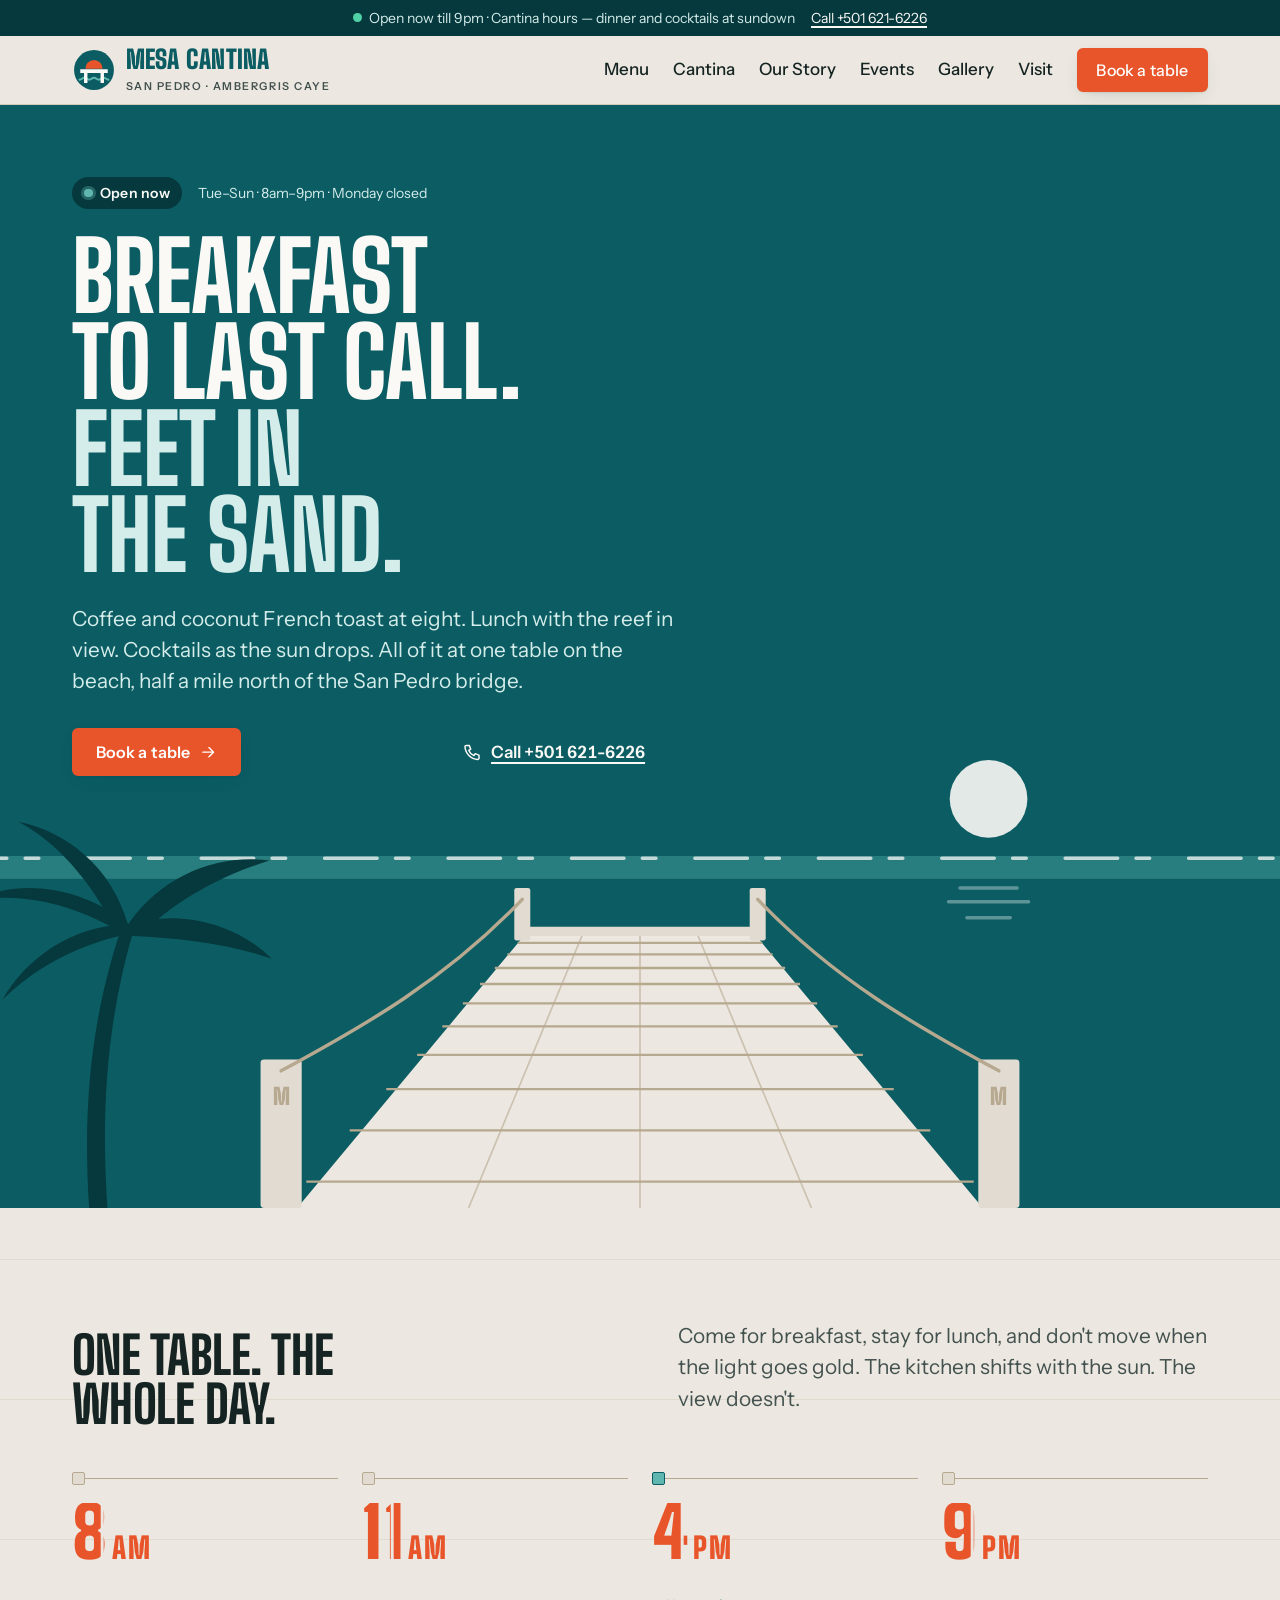
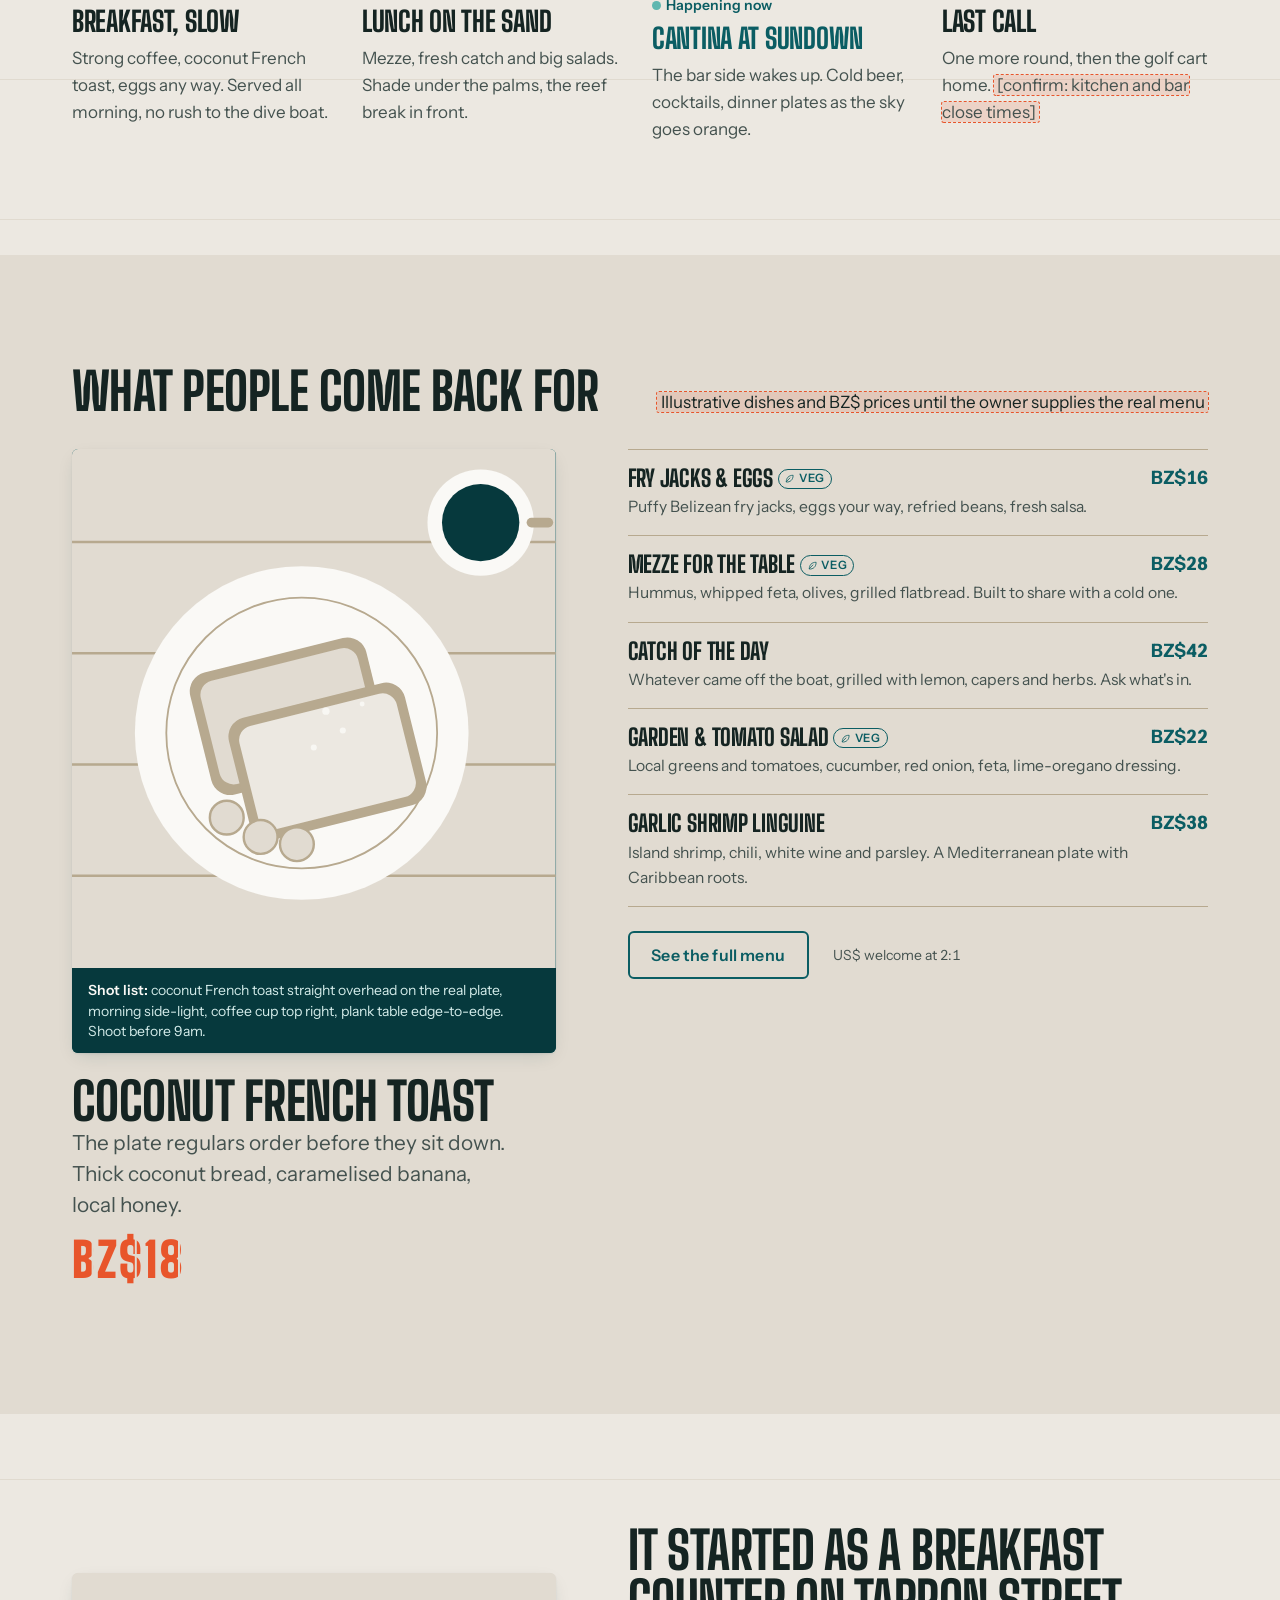
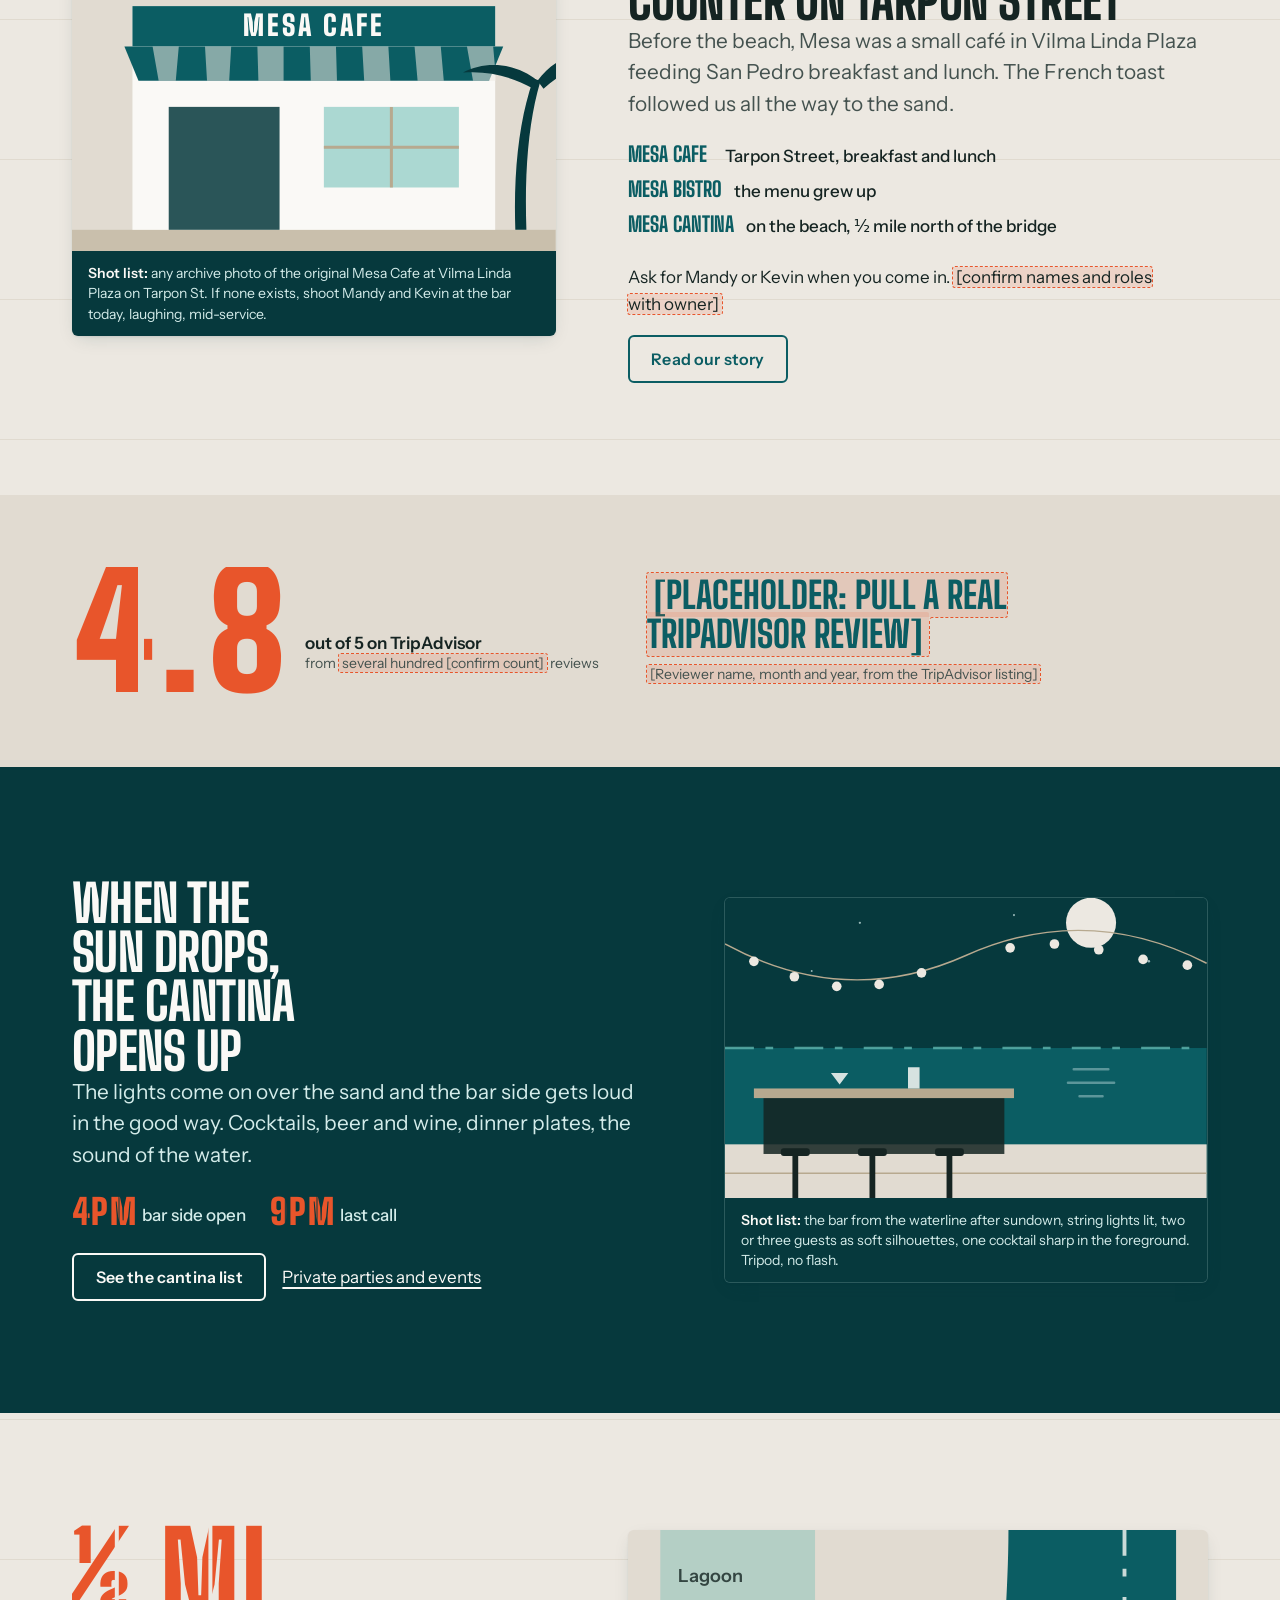
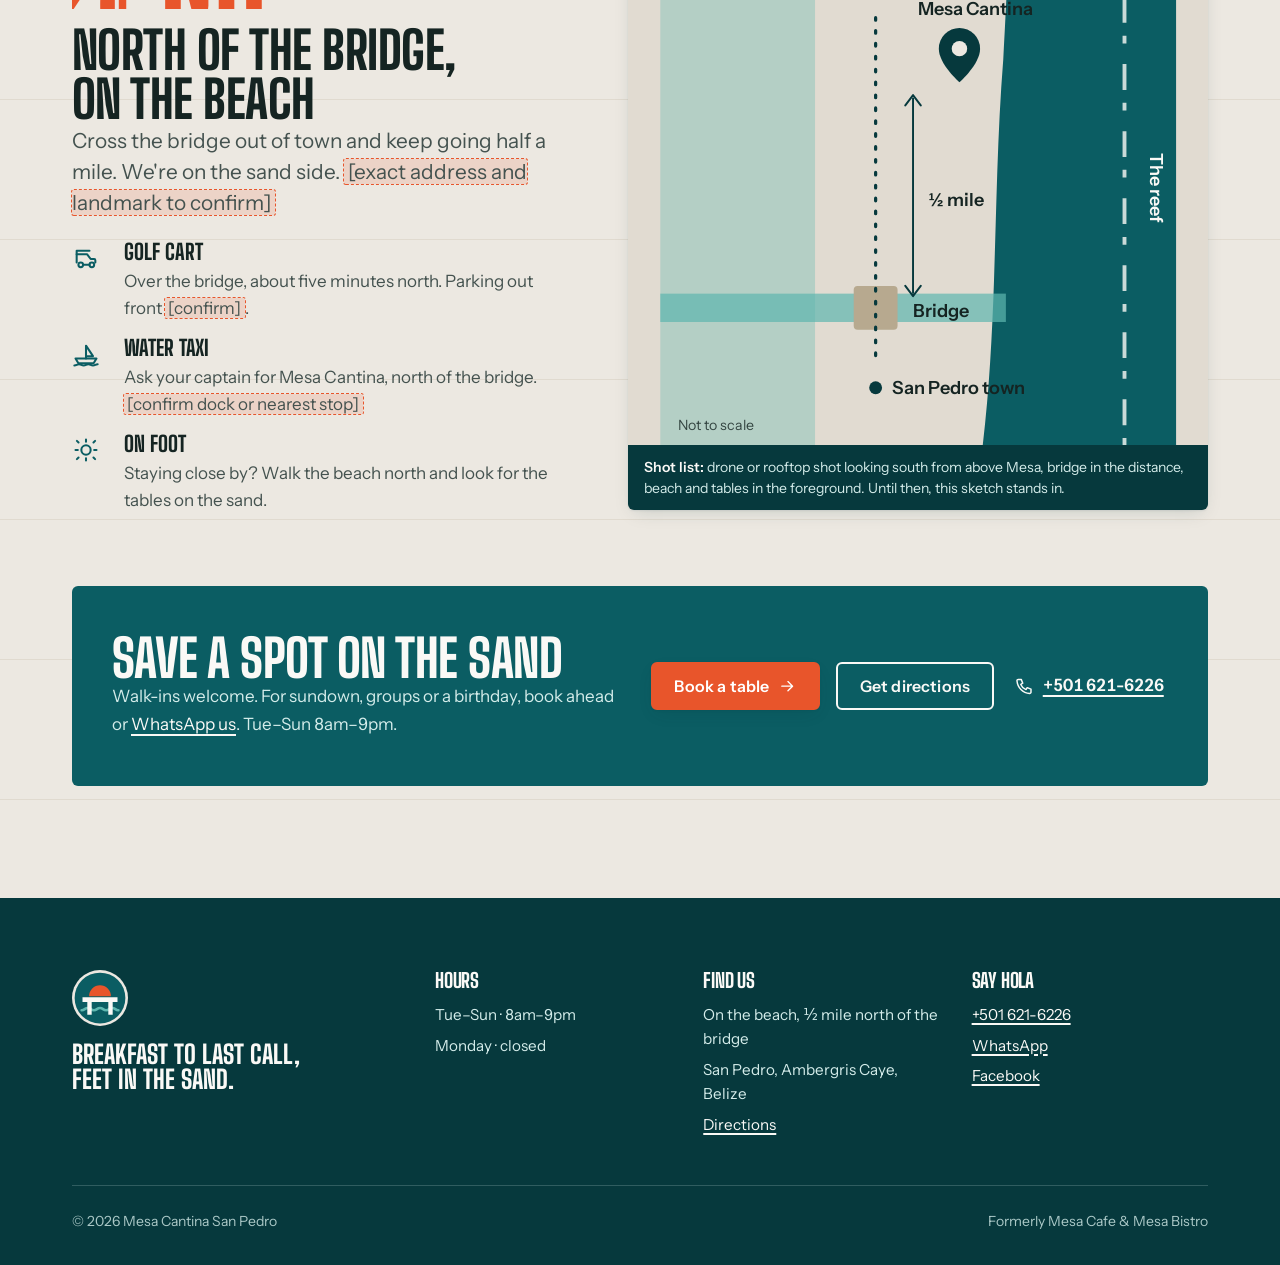
==== mesa-cantina/index.html @ fd6881ea "Mesa Cantina site: cantina drinks page and progress Co-Authored-By: Claude Opus 5.5 <noreply@anthrop" ====
<!doctype html>
<html lang="en">
<head>
<meta charset="utf-8">
<meta name="viewport" content="width=device-width,initial-scale=1">
<title>Beach Restaurant &amp; Cantina, North of the Bridge · Mesa Cantina San Pedro</title>
<meta name="description" content="Breakfast to last call on the beach, ½ mile north of the San Pedro bridge on Ambergris Caye. Coconut French toast, island and Mediterranean cooking, cocktails at sundown. Tue–Sun 8am–9pm.">
<meta name="theme-color" content="#0B5D63">
<link rel="icon" href="assets/favicon.svg" type="image/svg+xml">
<link rel="preconnect" href="https://fonts.googleapis.com"><link rel="preconnect" href="https://fonts.gstatic.com" crossorigin>
<link rel="stylesheet" href="css/mesa.css">
<style>
/* ---------- shared SVG fills (tokens only) ---------- */
.f-plank{fill:var(--plank)} .f-plank2{fill:var(--plank-2)} .f-salt{fill:var(--salt)}
.f-reef{fill:var(--reef)} .f-deep{fill:var(--reef-deep)} .f-lagoon{fill:var(--lagoon)}
.f-ink{fill:var(--ink)} .f-rope{fill:var(--rope)} .f-reefink{fill:var(--reef-ink)}
.s-rope{stroke:var(--rope);fill:none} .s-salt{stroke:var(--salt);fill:none} .s-deep{stroke:var(--reef-deep);fill:none}
.s-lagoon{stroke:var(--lagoon);fill:none} .s-reefink{stroke:var(--reef-ink);fill:none}

/* ---------- photo slots ---------- */
.photo-slot{margin:0;background:var(--reef);border-radius:var(--radius);overflow:hidden;display:flex;flex-direction:column;box-shadow:var(--shadow-1)}
.photo-slot > svg{flex:1;width:100%;height:100%;min-height:0}
.photo-slot figcaption{background:var(--reef-deep);color:var(--reef-ink);font-size:var(--t-small);line-height:1.45;padding:var(--s-3) var(--s-4)}
.photo-slot figcaption b{color:var(--salt);font-weight:600}

/* ---------- hero: end of the dock ---------- */
.dock{position:relative;background:var(--reef);color:var(--reef-ink);overflow:hidden;
  padding-block:var(--s-8) clamp(15rem, 42vw, 27rem);min-height:calc(100svh - 6.5rem)}
.dock > .wrap{position:relative;z-index:1}
.dock-scene{position:absolute;inset:auto 0 0 0;width:100%;height:clamp(17rem, 46vw, 30rem)}
.dock h1{font-size:var(--t-hero);color:var(--salt);max-width:12ch;line-height:.9}
.dock h1 span{display:block;color:var(--reef-ink)}
.dock .lead{color:var(--reef-ink);max-width:44ch;margin-top:var(--s-5)}
.status-row{display:flex;flex-wrap:wrap;align-items:center;gap:var(--s-2) var(--s-4);margin-bottom:var(--s-5);font-size:var(--t-small)}
[data-open-badge]{display:inline-flex;align-items:center;gap:.5em;min-height:2rem;padding:.25em .85em;border-radius:999px;
  background:var(--reef-deep);color:var(--salt);font-weight:600;letter-spacing:.02em}
[data-open-badge]::before{content:"";width:.55rem;height:.55rem;border-radius:50%;background:var(--rope)}
[data-open-badge][data-state=open]::before{background:var(--lagoon);box-shadow:0 0 0 3px color-mix(in srgb, var(--lagoon) 35%, transparent)}
[data-open-badge]:empty::after{content:"Tue–Sun 8am–9pm"}
.status-row .num{color:var(--reef-ink)}
.actions{display:flex;flex-wrap:wrap;align-items:center;gap:var(--s-3) var(--s-4);margin-top:var(--s-6)}
.call-link{display:inline-flex;align-items:center;gap:.5em;min-height:48px;padding-inline:.25em;font-weight:600;font-variant-numeric:tabular-nums}
.call-link svg{width:1.2em;height:1.2em}
.dock .call-link{color:var(--salt)}

/* ---------- the day at Mesa ---------- */
.day h2{max-width:16ch}
.day-intro{display:grid;gap:var(--s-5);align-items:end;margin-bottom:var(--s-7)}
.day-line{list-style:none;margin:0;padding:0;display:grid;gap:0}
.day-line li{display:grid;grid-template-columns:7.5rem 1fr;gap:var(--s-4);padding-block:var(--s-5);border-top:1px solid var(--rope);position:relative}
.day-line li:last-child{border-bottom:1px solid var(--rope)}
.day-line .stencil{font-size:clamp(3rem, 2rem + 3vw, 4.75rem);line-height:.85}
.day-line .stencil small{font-size:.42em;letter-spacing:.06em;margin-left:.08em}
.day-line h3{margin-bottom:var(--s-2)}
.day-line p{margin:0;color:var(--ink-2);max-width:34ch}
.day-line .now{display:none;align-items:center;gap:.4em;margin-bottom:var(--s-2);font-size:var(--t-small);font-weight:600;color:var(--reef)}
.day-line .now::before{content:"";width:.55rem;height:.55rem;border-radius:50%;background:var(--lagoon)}
.day-line li.is-now .now{display:inline-flex}
.day-line li.is-now h3{color:var(--reef)}
@media (min-width:860px){
  .day-intro{grid-template-columns:1.1fr 1fr}
  .day-line{grid-template-columns:repeat(4,1fr);gap:var(--s-5)}
  .day-line li{grid-template-columns:1fr;padding-block:var(--s-5) 0;border-bottom:0!important}
  .day-line li::before{content:"";position:absolute;top:-7px;left:0;width:13px;height:13px;border-radius:2px;background:var(--plank-2);border:1px solid var(--rope)}
  .day-line li.is-now::before{background:var(--lagoon);border-color:var(--reef)}
  .day-line .stencil{margin-bottom:var(--s-3)}
}

/* ---------- signature plates ---------- */
.plates-grid{display:grid;gap:var(--s-6)}
.plates-head{display:flex;flex-wrap:wrap;justify-content:space-between;align-items:end;gap:var(--s-4);margin-bottom:var(--s-6)}
.plates-head p{margin:0}
.feature-dish{display:grid;gap:var(--s-5);align-content:start}
.feature-dish h3{font-size:var(--t-h2);line-height:.95}
.feature-dish .price{font-size:clamp(2rem,1.5rem + 2vw,3rem);line-height:1}
.board{list-style:none;margin:0;padding:0}
.board li{display:grid;grid-template-columns:1fr auto;gap:var(--s-1) var(--s-4);padding-block:var(--s-4);border-bottom:1px solid var(--rope)}
.board li:first-child{border-top:1px solid var(--rope)}
.board h3{font-size:1.45rem}
.board p{grid-column:1/-1;margin:0;color:var(--ink-2);font-size:.98rem}
.board .price{font:700 1.15rem/1 var(--font-body);font-variant-numeric:tabular-nums;color:var(--reef);align-self:center}
.veg{display:inline-flex;align-items:center;gap:.3em;margin-left:.4em;vertical-align:.2em;font:600 .72rem/1 var(--font-body);letter-spacing:.08em;text-transform:uppercase;color:var(--reef);padding:.3em .5em;border:1px solid var(--reef);border-radius:999px}
.veg svg{width:.95em;height:.95em}
.plates-more{margin-top:var(--s-5);display:flex;flex-wrap:wrap;gap:var(--s-3) var(--s-5);align-items:center}
@media (min-width:860px){.plates-grid{grid-template-columns:5fr 6fr;gap:var(--s-8);align-items:start}}

/* ---------- story teaser ---------- */
.story{display:grid;gap:var(--s-6);align-items:center}
.story .trail{list-style:none;margin:var(--s-5) 0;padding:0;display:grid;gap:var(--s-2);font-weight:500}
.story .trail li{display:flex;gap:var(--s-3);align-items:baseline}
.story .trail b{font:800 1.3rem/1 var(--font-display);text-transform:uppercase;color:var(--reef);min-width:8.5ch}
@media (min-width:860px){.story{grid-template-columns:5fr 6fr;gap:var(--s-8)}}

/* ---------- rating ---------- */
.rating{padding-block:var(--s-8)}
.rating .wrap{display:grid;gap:var(--s-5) var(--s-7);align-items:center}
.score{display:flex;align-items:flex-end;gap:var(--s-3)}
.score .stencil{font-size:clamp(6rem, 4rem + 9vw, 10rem);line-height:.8}
.score-meta{padding-bottom:.4rem;font-weight:600;line-height:1.3}
.score-meta small{display:block;font-weight:400;color:var(--ink-2);font-size:var(--t-small)}
.rating blockquote{margin:0;font:800 clamp(1.5rem,1.1rem + 1.6vw,2.3rem)/1.05 var(--font-display);text-transform:uppercase;color:var(--reef);max-width:28ch}
.rating cite{display:block;margin-top:var(--s-3);font:400 var(--t-small)/1.4 var(--font-body);font-style:normal;color:var(--ink-2);text-transform:none}
@media (min-width:860px){.rating .wrap{grid-template-columns:auto 1fr}}

/* ---------- night cantina ---------- */
.night{display:grid;gap:var(--s-6);align-items:center}
.night h2{color:var(--salt);max-width:13ch}
.night .times{display:flex;flex-wrap:wrap;gap:var(--s-2) var(--s-5);margin:var(--s-5) 0;font-weight:500}
.night .times .stencil{font-size:2.2rem;line-height:1;margin-right:.3rem;vertical-align:-.1em}
.night .photo-slot{background:var(--reef-deep);border:1px solid color-mix(in srgb, var(--reef-ink) 18%, transparent)}
@media (min-width:860px){.night{grid-template-columns:6fr 5fr;gap:var(--s-8)}}

/* ---------- getting here ---------- */
.here{display:grid;gap:var(--s-6)}
.here .stencil{font-size:clamp(4rem,3rem + 5vw,6.5rem);line-height:.85;display:block;margin-bottom:var(--s-3)}
.ways{list-style:none;margin:var(--s-5) 0 0;padding:0;display:grid;gap:var(--s-4)}
.ways li{display:grid;grid-template-columns:2.5rem 1fr;gap:var(--s-3);align-items:start}
.ways svg{width:28px;height:28px;color:var(--reef);margin-top:.15rem}
.ways strong{display:block;font:800 1.35rem/1 var(--font-display);text-transform:uppercase;margin-bottom:.25rem}
.ways p{margin:0;color:var(--ink-2)}
.closer{margin-top:var(--s-8);padding:var(--s-7) var(--gutter);background:var(--reef);color:var(--reef-ink);border-radius:var(--radius);display:grid;gap:var(--s-5);align-items:center}
.closer h2{color:var(--salt);font-size:var(--t-h2)}
.closer p{margin:0}
.closer .actions{margin-top:0}
.closer a:not(.btn){color:var(--salt)}
.closer .btn--ghost{--fg:var(--salt)}
.closer .btn--ghost:hover{--bg:var(--salt);--fg:var(--reef-deep);border-color:var(--salt)}
@media (min-width:860px){.here{grid-template-columns:5fr 6fr;gap:var(--s-8);align-items:center}.closer{grid-template-columns:1fr auto}}
</style>
<script src="js/mesa.js" defer></script>
</head>
<body>
<a class="skip" href="#main">Skip to content</a>
<div class="tide" data-tide role="status"><div class="wrap"><span><span class="dot" aria-hidden="true"></span><span data-tide-text>Tue–Sun · 8am–9pm · on the beach north of the bridge</span></span><a href="tel:+5016216226">Call +501 621-6226</a></div></div>
<header class="site-head">
  <div class="wrap">
    <a class="brand" href="index.html" aria-label="Mesa Cantina San Pedro, home">
      <img src="assets/logo-mark.svg" alt="" width="44" height="44">
      <span><b>Mesa Cantina</b><small>San Pedro · Ambergris Caye</small></span>
    </a>
    <button class="nav-toggle" aria-expanded="false" aria-controls="site-nav" aria-label="Menu">
      <svg width="28" height="28" viewBox="0 0 28 28" fill="none" stroke="currentColor" stroke-width="2.2" stroke-linecap="round"><path d="M4 8h20M4 14h20M4 20h13"/></svg>
    </button>
    <nav class="nav" id="site-nav" aria-label="Main">
      <ul>
        <li><a href="menu.html">Menu</a></li>
        <li><a href="drinks.html">Cantina</a></li>
        <li><a href="story.html">Our Story</a></li>
        <li><a href="events.html">Events</a></li>
        <li><a href="gallery.html">Gallery</a></li>
        <li><a href="visit.html">Visit</a></li>
        <li><a class="btn" href="reserve.html">Book a table</a></li>
      </ul>
    </nav>
  </div>
</header>

<main id="main">

  <!-- 1. THESIS: the end of the dock, looking out to the reef -->
  <section class="dock" aria-labelledby="hero-title">
    <div class="wrap">
      <p class="status-row"><span data-open-badge></span><span class="num">Tue–Sun · 8am–9pm · Monday closed</span></p>
      <h1 id="hero-title">Breakfast to last call. <span>Feet in the sand.</span></h1>
      <p class="lead">Coffee and coconut French toast at eight. Lunch with the reef in view. Cocktails as the sun drops. All of it at one table on the beach, half a mile north of the San Pedro bridge.</p>
      <div class="actions">
        <a class="btn" href="reserve.html">Book a table
          <svg viewBox="0 0 24 24" fill="none" stroke="currentColor" stroke-width="1.75" stroke-linecap="round" stroke-linejoin="round" aria-hidden="true"><path d="M5 12h14M13 6l6 6-6 6"/></svg></a>
        <a class="btn btn--ghost" href="visit.html">
          <svg viewBox="0 0 24 24" fill="none" stroke="currentColor" stroke-width="1.75" stroke-linecap="round" stroke-linejoin="round" aria-hidden="true"><path d="M12 21s-6.5-5.6-6.5-11a6.5 6.5 0 0 1 13 0c0 5.4-6.5 11-6.5 11z"/><circle cx="12" cy="10" r="2.4"/></svg>
          Get directions</a>
        <a class="call-link" href="tel:+5016216226">
          <svg viewBox="0 0 24 24" fill="none" stroke="currentColor" stroke-width="1.75" stroke-linecap="round" stroke-linejoin="round" aria-hidden="true"><path d="M5 4h3.5l1.8 4.5-2.3 1.4a11 11 0 0 0 6.1 6.1l1.4-2.3L20 15.5V19a1.5 1.5 0 0 1-1.6 1.5A16 16 0 0 1 3.5 5.6 1.5 1.5 0 0 1 5 4z"/></svg>
          Call +501 621-6226</a>
      </div>
    </div>
    <!-- Shot list (future hero photo): stand at the very end of Mesa's dock around 8am, lens at eye level, planks leading the eye to the reef break on the horizon. No people; one coffee cup on the last plank. -->
    <svg class="dock-scene" viewBox="0 0 1200 420" preserveAspectRatio="xMidYMax slice" aria-hidden="true" focusable="false">
      <!-- sun low over the reef -->
      <circle class="f-salt" cx="905" cy="62" r="34" opacity=".9"/>
      <g class="s-salt" stroke-width="3" stroke-linecap="round" opacity=".35">
        <path d="M880 140h50M870 152h70M886 166h38"/>
      </g>
      <!-- shallow lagoon band and the reef break -->
      <rect class="f-lagoon" x="0" y="112" width="1200" height="20" opacity=".35"/>
      <path class="s-salt" d="M0 114H1200" stroke-width="3" stroke-dasharray="46 16 12 34" stroke-linecap="round" opacity=".75"/>
      <!-- palm at the water's edge -->
      <g class="f-deep">
        <path d="M118 420c-6-90 2-170 30-250l10 3c-24 80-30 158-24 247z"/>
        <path d="M152 172c-40-34-96-40-132-22 46-6 88 6 128 30zM152 172c-14-50-54-82-96-90 34 18 62 50 86 96zM152 172c30-44 80-62 124-56-40 12-82 34-114 66zM152 172c46-14 96 0 126 30-40-14-82-18-122-20zM152 172c-48 0-90 30-110 66 30-30 70-50 112-58z"/>
      </g>
      <!-- dock shadow on the water -->
      <polygon class="f-deep" points="360,420 900,420 712,196 520,196" opacity=".35"/>
      <!-- dock deck -->
      <polygon class="f-plank" points="300,420 900,420 700,180 500,180"/>
      <g class="s-rope" stroke-width="2">
        <path d="M493 188H707M484 198H716M473 210H727M460 224H740M445 241H755M427 261H773M405 286H795M378 316H822M346 352H854M308 397H892"/>
        <path d="M600 180V420M550 180L450 420M650 180L750 420" stroke-width="1.5" opacity=".6"/>
      </g>
      <rect class="f-plank2" x="496" y="174" width="208" height="8" rx="1"/>
      <!-- end posts and rope -->
      <g class="f-plank2"><rect x="490" y="140" width="14" height="46" rx="2"/><rect x="696" y="140" width="14" height="46" rx="2"/>
        <rect x="268" y="290" width="36" height="130" rx="3"/><rect x="896" y="290" width="36" height="130" rx="3"/></g>
      <g class="s-rope" stroke-width="3" stroke-linecap="round"><path d="M497 150C430 220 360 260 286 300"/><path d="M703 150C770 220 840 260 914 300"/></g>
      <!-- mooring numbers on the posts -->
      <g class="f-rope" font-family="Big Shoulders Display, sans-serif" font-weight="900" font-size="20" text-anchor="middle"><text x="286" y="330">M</text><text x="914" y="330">M</text></g>
    </svg>
  </section>

  <!-- 2. THE DAY AT MESA -->
  <section class="section day" aria-labelledby="day-title">
    <div class="wrap">
      <div class="day-intro">
        <h2 id="day-title">One table. The whole day.</h2>
        <p class="lead">Come for breakfast, stay for lunch, and don't move when the light goes gold. The kitchen shifts with the sun. The view doesn't.</p>
      </div>
      <ol class="day-line" data-day>
        <li data-from="8" data-to="11">
          <span class="stencil num" aria-hidden="true">8<small>AM</small></span>
          <div>
            <span class="now">Happening now</span>
            <h3><span class="sr-only">8am: </span>Breakfast, slow</h3>
            <p>Strong coffee, coconut French toast, eggs any way. Served all morning, no rush to the dive boat.</p>
          </div>
        </li>
        <li data-from="11" data-to="16">
          <span class="stencil num" aria-hidden="true">11<small>AM</small></span>
          <div>
            <span class="now">Happening now</span>
            <h3><span class="sr-only">11am: </span>Lunch on the sand</h3>
            <p>Mezze, fresh catch and big salads. Shade under the palms, the reef break in front.</p>
          </div>
        </li>
        <li data-from="16" data-to="21">
          <span class="stencil num" aria-hidden="true">4<small>PM</small></span>
          <div>
            <span class="now">Happening now</span>
            <h3><span class="sr-only">4pm: </span>Cantina at sundown</h3>
            <p>The bar side wakes up. Cold beer, cocktails, dinner plates as the sky goes orange.</p>
          </div>
        </li>
        <li data-from="20.5" data-to="21">
          <span class="stencil num" aria-hidden="true">9<small>PM</small></span>
          <div>
            <span class="now">Last orders</span>
            <h3><span class="sr-only">9pm: </span>Last call</h3>
            <p>One more round, then the golf cart home. <span class="tbd">[confirm: kitchen and bar close times]</span></p>
          </div>
        </li>
      </ol>
    </div>
  </section>

  <!-- 3. SIGNATURE PLATES -->
  <section class="section section--alt" aria-labelledby="plates-title">
    <div class="wrap">
      <div class="plates-head">
        <h2 id="plates-title">What people come back for</h2>
        <p class="num"><span class="tbd">Illustrative dishes and BZ$ prices until the owner supplies the real menu</span></p>
      </div>
      <div class="plates-grid">
        <div class="feature-dish" data-reveal>
          <figure class="photo-slot" style="aspect-ratio:4/5">
            <svg viewBox="0 0 400 460" preserveAspectRatio="xMidYMid slice" role="img" aria-label="Illustration: coconut French toast with banana and coffee on a plank table">
              <rect class="f-plank2" width="400" height="460"/>
              <g class="s-rope" stroke-width="2"><path d="M0 92H400M0 184H400M0 276H400M0 368H400"/></g>
              <circle class="f-salt" cx="190" cy="250" r="138"/>
              <circle class="s-rope" cx="190" cy="250" r="112" stroke-width="1.5"/>
              <g transform="rotate(-14 190 250)">
                <rect class="f-rope" x="108" y="182" width="150" height="104" rx="16"/>
                <rect class="f-plank2" x="116" y="190" width="134" height="88" rx="12"/>
                <rect class="f-rope" x="130" y="226" width="150" height="104" rx="16"/>
                <rect class="f-plank" x="138" y="234" width="134" height="88" rx="12"/>
              </g>
              <g class="f-plank2" stroke="var(--rope)" stroke-width="2"><circle cx="128" cy="320" r="14"/><circle cx="156" cy="336" r="14"/><circle cx="186" cy="342" r="14"/></g>
              <g class="f-salt" opacity=".9"><circle cx="210" cy="232" r="3"/><circle cx="224" cy="248" r="2.5"/><circle cx="200" cy="262" r="2.5"/><circle cx="240" cy="226" r="2"/></g>
              <circle class="f-salt" cx="338" cy="76" r="44"/><circle class="f-deep" cx="338" cy="76" r="32"/>
              <path class="s-rope" d="M380 76h14" stroke-width="8" stroke-linecap="round"/>
            </svg>
            <figcaption><b>Shot list:</b> coconut French toast straight overhead on the real plate, morning side-light, coffee cup top right, plank table edge-to-edge. Shoot before 9am.</figcaption>
          </figure>
          <div>
            <h3>Coconut French toast</h3>
            <p class="lead">The plate regulars order before they sit down. Thick coconut bread, caramelised banana, local honey.</p>
            <p><span class="stencil num price" aria-label="Illustrative price BZ$ 18">BZ$18</span></p>
          </div>
        </div>

        <div>
          <ul class="board">
            <li><h3>Fry jacks &amp; eggs<span class="veg"><svg viewBox="0 0 24 24" fill="none" stroke="currentColor" stroke-width="1.75" stroke-linecap="round" stroke-linejoin="round" aria-hidden="true"><path d="M5 19c0-8 5-14 15-14 0 10-6 15-14 15"/><path d="M5 19l8-8"/></svg>Veg</span></h3>
              <span class="price">BZ$16</span>
              <p>Puffy Belizean fry jacks, eggs your way, refried beans, fresh salsa.</p></li>
            <li><h3>Mezze for the table<span class="veg"><svg viewBox="0 0 24 24" fill="none" stroke="currentColor" stroke-width="1.75" stroke-linecap="round" stroke-linejoin="round" aria-hidden="true"><path d="M5 19c0-8 5-14 15-14 0 10-6 15-14 15"/><path d="M5 19l8-8"/></svg>Veg</span></h3>
              <span class="price">BZ$28</span>
              <p>Hummus, whipped feta, olives, grilled flatbread. Built to share with a cold one.</p></li>
            <li><h3>Catch of the day</h3>
              <span class="price">BZ$42</span>
              <p>Whatever came off the boat, grilled with lemon, capers and herbs. Ask what's in.</p></li>
            <li><h3>Garden &amp; tomato salad<span class="veg"><svg viewBox="0 0 24 24" fill="none" stroke="currentColor" stroke-width="1.75" stroke-linecap="round" stroke-linejoin="round" aria-hidden="true"><path d="M5 19c0-8 5-14 15-14 0 10-6 15-14 15"/><path d="M5 19l8-8"/></svg>Veg</span></h3>
              <span class="price">BZ$22</span>
              <p>Local greens and tomatoes, cucumber, red onion, feta, lime-oregano dressing.</p></li>
            <li><h3>Garlic shrimp linguine</h3>
              <span class="price">BZ$38</span>
              <p>Island shrimp, chili, white wine and parsley. A Mediterranean plate with Caribbean roots.</p></li>
          </ul>
          <div class="plates-more">
            <a class="btn btn--ghost" href="menu.html">See the full menu</a>
            <span class="num" style="color:var(--ink-2);font-size:var(--t-small)">US$ welcome at 2:1</span>
          </div>
        </div>
      </div>
    </div>
  </section>

  <!-- 4. STORY TEASER -->
  <section class="section" aria-labelledby="story-title">
    <div class="wrap story">
      <figure class="photo-slot" style="aspect-ratio:4/3;background:var(--plank-2)">
        <svg viewBox="0 0 480 330" preserveAspectRatio="xMidYMid slice" role="img" aria-label="Illustration: the original Mesa Cafe storefront on Tarpon Street">
          <rect class="f-plank2" width="480" height="330"/>
          <rect class="f-rope" y="282" width="480" height="48" opacity=".55"/>
          <rect class="f-salt" x="60" y="60" width="360" height="222"/>
          <rect class="f-reef" x="60" y="60" width="360" height="40"/>
          <text x="240" y="90" text-anchor="middle" class="f-salt" font-family="Big Shoulders Display, sans-serif" font-weight="900" font-size="28" letter-spacing="3">MESA CAFE</text>
          <g class="f-reef"><path d="M52 100h376l-14 34H66z"/></g>
          <g class="f-plank"><path d="M80 100h26l-3 34H86zM132 100h26l-2 34h-22zM184 100h26v34h-25zM236 100h26l1 34h-26zM288 100h26l2 34h-26zM340 100h26l3 34h-26zM392 100h26l3 34h-23z" opacity=".55"/></g>
          <rect class="f-deep" x="96" y="160" width="110" height="122" opacity=".85"/>
          <rect class="f-lagoon" x="250" y="160" width="134" height="80" opacity=".5"/>
          <path class="s-rope" d="M317 160v80M250 200h134" stroke-width="3"/>
          <g class="f-deep"><path d="M440 282c-2-60 4-110 18-150l7 2c-12 40-16 90-14 148z"/><path d="M462 134c-22-18-52-20-74-8 26-2 48 4 70 16zM462 134c18-24 44-32 70-26-24 6-46 18-64 34z"/></g>
        </svg>
        <figcaption><b>Shot list:</b> any archive photo of the original Mesa Cafe at Vilma Linda Plaza on Tarpon St. If none exists, shoot Mandy and Kevin at the bar today, laughing, mid-service.</figcaption>
      </figure>
      <div data-reveal>
        <h2 id="story-title">It started as a breakfast counter on Tarpon Street</h2>
        <p class="lead">Before the beach, Mesa was a small café in Vilma Linda Plaza feeding San Pedro breakfast and lunch. The French toast followed us all the way to the sand.</p>
        <ol class="trail">
          <li><b>Mesa Cafe</b> Tarpon Street, breakfast and lunch</li>
          <li><b>Mesa Bistro</b> the menu grew up</li>
          <li><b>Mesa Cantina</b> on the beach, ½ mile north of the bridge</li>
        </ol>
        <p>Ask for Mandy or Kevin when you come in. <span class="tbd">[confirm names and roles with owner]</span></p>
        <a class="btn btn--ghost" href="story.html">Read our story</a>
      </div>
    </div>
  </section>

  <!-- 5. RATING -->
  <section class="rating section--alt" aria-labelledby="rating-title">
    <div class="wrap">
      <div class="score">
        <span class="stencil num" aria-hidden="true">4.8</span>
        <p class="score-meta" id="rating-title"><span class="sr-only">Rated 4.8 </span>out of 5 on TripAdvisor
          <small>from <span class="tbd">several hundred [confirm count]</span> reviews</small></p>
      </div>
      <figure style="margin:0">
        <blockquote><p style="margin:0"><span class="tbd">[Placeholder: pull a real TripAdvisor review]</span></p></blockquote>
        <figcaption><cite><span class="tbd">[Reviewer name, month and year, from the TripAdvisor listing]</span></cite></figcaption>
      </figure>
    </div>
  </section>

  <!-- 6. NIGHT CANTINA -->
  <section class="section section--night" aria-labelledby="night-title">
    <div class="wrap night">
      <div data-reveal>
        <h2 id="night-title">When the sun drops, the cantina opens up</h2>
        <p class="lead">The lights come on over the sand and the bar side gets loud in the good way. Cocktails, beer and wine, dinner plates, the sound of the water.</p>
        <p class="times num"><span><span class="stencil" aria-hidden="true">4PM</span><span class="sr-only">4pm </span>bar side open</span><span><span class="stencil" aria-hidden="true">9PM</span><span class="sr-only">9pm </span>last call</span></p>
        <div class="actions" style="margin-top:0">
          <a class="btn btn--ghost" href="drinks.html">See the cantina list</a>
          <a href="events.html">Private parties and events</a>
        </div>
      </div>
      <figure class="photo-slot" style="aspect-ratio:5/4">
        <svg viewBox="0 0 500 400" preserveAspectRatio="xMidYMid slice" role="img" aria-label="Illustration: string lights over the beach bar at night, moon over the reef">
          <rect class="f-deep" width="500" height="400"/>
          <g class="f-reefink" opacity=".7"><circle cx="60" cy="40" r="1.6"/><circle cx="140" cy="70" r="1.2"/><circle cx="230" cy="30" r="1.4"/><circle cx="300" cy="62" r="1.1"/><circle cx="440" cy="110" r="1.3"/><circle cx="90" cy="120" r="1"/></g>
          <circle class="f-plank" cx="380" cy="70" r="26"/>
          <rect class="f-reef" y="200" width="500" height="200"/>
          <path class="s-lagoon" d="M0 200H500" stroke-width="2.5" stroke-dasharray="30 12 8 22" opacity=".8"/>
          <path class="s-reefink" d="M362 222h36M356 236h48M368 250h24" stroke-width="2.5" stroke-linecap="round" opacity=".4"/>
          <rect class="f-plank2" y="300" width="500" height="100"/>
          <path class="s-rope" d="M0 330H500M0 362H500" stroke-width="1.5"/>
          <path class="s-rope" d="M0 92Q125 160 250 104T500 112" stroke-width="1.5"/>
          <g class="f-plank"><circle cx="30" cy="110" r="5"/><circle cx="72" cy="126" r="5"/><circle cx="116" cy="136" r="5"/><circle cx="160" cy="134" r="5"/><circle cx="204" cy="122" r="5"/><circle cx="296" cy="96" r="5"/><circle cx="342" cy="92" r="5"/><circle cx="388" cy="98" r="5"/><circle cx="434" cy="108" r="5"/><circle cx="480" cy="114" r="5"/></g>
          <rect class="f-ink" x="40" y="250" width="250" height="60" opacity=".85"/>
          <rect class="f-rope" x="30" y="242" width="270" height="10"/>
          <g class="f-ink"><rect x="70" y="310" width="6" height="56"/><rect x="150" y="310" width="6" height="56"/><rect x="230" y="310" width="6" height="56"/><rect x="58" y="304" width="30" height="8" rx="3"/><rect x="138" y="304" width="30" height="8" rx="3"/><rect x="218" y="304" width="30" height="8" rx="3"/></g>
          <g class="f-salt"><path d="M110 226h18l-9 12zM118 238v4M190 220h12v22h-12z" opacity=".85"/></g>
        </svg>
        <figcaption><b>Shot list:</b> the bar from the waterline after sundown, string lights lit, two or three guests as soft silhouettes, one cocktail sharp in the foreground. Tripod, no flash.</figcaption>
      </figure>
    </div>
  </section>

  <!-- 7. GETTING HERE + CLOSE -->
  <section class="section" aria-labelledby="here-title">
    <div class="wrap">
      <div class="here">
        <div data-reveal>
          <span class="stencil num" aria-hidden="true">½ MI</span>
          <h2 id="here-title">North of the bridge, on the beach</h2>
          <p class="lead">Cross the bridge out of town and keep going half a mile. We're on the sand side. <span class="tbd">[exact address and landmark to confirm]</span></p>
          <ul class="ways">
            <li>
              <svg viewBox="0 0 24 24" fill="none" stroke="currentColor" stroke-width="1.75" stroke-linecap="round" stroke-linejoin="round" aria-hidden="true"><path d="M4 15V8h9l3 4h3a1 1 0 0 1 1 1v2"/><path d="M4 8V5h11"/><circle cx="7.5" cy="17" r="2"/><circle cx="17" cy="17" r="2"/><path d="M9.5 17h5.5"/></svg>
              <div><strong>Golf cart</strong><p>Over the bridge, about five minutes north. Parking out front <span class="tbd">[confirm]</span>.</p></div>
            </li>
            <li>
              <svg viewBox="0 0 24 24" fill="none" stroke="currentColor" stroke-width="1.75" stroke-linecap="round" stroke-linejoin="round" aria-hidden="true"><path d="M3 15l2.5 4h13L21 15z"/><path d="M12 15V4l6 9h-6"/><path d="M2 21c2 0 2-1 4-1s2 1 4 1 2-1 4-1 2 1 4 1 2-1 4-1"/></svg>
              <div><strong>Water taxi</strong><p>Ask your captain for Mesa Cantina, north of the bridge. <span class="tbd">[confirm dock or nearest stop]</span></p></div>
            </li>
            <li>
              <svg viewBox="0 0 24 24" fill="none" stroke="currentColor" stroke-width="1.75" stroke-linecap="round" stroke-linejoin="round" aria-hidden="true"><path d="M12 3v2M12 19v2M4.2 4.2l1.4 1.4M18.4 18.4l1.4 1.4M3 12h2M19 12h2M4.2 19.8l1.4-1.4M18.4 5.6l1.4-1.4"/><circle cx="12" cy="12" r="4"/></svg>
              <div><strong>On foot</strong><p>Staying close by? Walk the beach north and look for the tables on the sand.</p></div>
            </li>
          </ul>
        </div>
        <figure class="photo-slot" style="aspect-ratio:1/1;background:var(--plank-2)">
          <svg viewBox="0 0 400 400" preserveAspectRatio="xMidYMid meet" role="img" aria-label="Sketch map, not to scale: Mesa Cantina on the beach side half a mile north of the San Pedro bridge, with town to the south and the reef to the east">
            <rect class="f-plank2" width="400" height="400"/>
            <rect class="f-lagoon" width="120" height="400" opacity=".35"/>
            <path class="f-reef" d="M270 0H400V400H250C262 300 258 200 266 100 268 60 270 30 270 0z"/>
            <path class="s-salt" d="M360 0V400" stroke-width="3" stroke-dasharray="20 10 6 16" opacity=".8"/>
            <rect class="f-lagoon" x="0" y="282" width="268" height="22" opacity=".7"/>
            <rect class="f-rope" x="150" y="276" width="34" height="34" rx="3"/>
            <path class="s-deep" d="M167 330V60" stroke-width="2.5" stroke-dasharray="2 8" stroke-linecap="round"/>
            <circle class="f-deep" cx="167" cy="355" r="5"/>
            <g transform="translate(232 96)">
              <path class="f-deep" d="M0 22S-16 8-16-4a16 16 0 0 1 32 0C16 8 0 22 0 22z"/>
              <circle class="f-plank" cx="0" cy="-4" r="6"/>
            </g>
            <path class="s-deep" d="M196 282V130" stroke-width="1.5"/>
            <path class="s-deep" d="M190 136l6-8 6 8M190 276l6 8 6-8" stroke-width="1.5" stroke-linecap="round" stroke-linejoin="round"/>
            <g font-family="Instrument Sans, sans-serif" font-size="14" font-weight="600" class="f-ink">
              <text x="208" y="214">½ mile</text>
              <text x="196" y="300" class="f-ink">Bridge</text>
              <text x="180" y="360">San Pedro town</text>
              <text x="200" y="66">Mesa Cantina</text>
              <text x="14" y="40" opacity=".8">Lagoon</text>
            </g>
            <text x="380" y="200" font-family="Instrument Sans, sans-serif" font-size="14" font-weight="600" class="f-salt" text-anchor="middle" transform="rotate(90 380 200)">The reef</text>
            <text x="14" y="388" font-family="Instrument Sans, sans-serif" font-size="11" class="f-ink" opacity=".8">Not to scale</text>
          </svg>
          <figcaption><b>Shot list:</b> drone or rooftop shot looking south from above Mesa, bridge in the distance, beach and tables in the foreground. Until then, this sketch stands in.</figcaption>
        </figure>
      </div>

      <div class="closer">
        <div>
          <h2>Save a spot on the sand</h2>
          <p>Walk-ins welcome. For sundown, groups or a birthday, book ahead or <a href="https://wa.me/5016216226">WhatsApp us</a>. <span class="num">Tue–Sun 8am–9pm.</span></p>
        </div>
        <div class="actions">
          <a class="btn" href="reserve.html">Book a table
            <svg viewBox="0 0 24 24" fill="none" stroke="currentColor" stroke-width="1.75" stroke-linecap="round" stroke-linejoin="round" aria-hidden="true"><path d="M5 12h14M13 6l6 6-6 6"/></svg></a>
          <a class="btn btn--ghost" href="visit.html">Get directions</a>
          <a class="call-link" href="tel:+5016216226">
            <svg viewBox="0 0 24 24" fill="none" stroke="currentColor" stroke-width="1.75" stroke-linecap="round" stroke-linejoin="round" aria-hidden="true"><path d="M5 4h3.5l1.8 4.5-2.3 1.4a11 11 0 0 0 6.1 6.1l1.4-2.3L20 15.5V19a1.5 1.5 0 0 1-1.6 1.5A16 16 0 0 1 3.5 5.6 1.5 1.5 0 0 1 5 4z"/></svg>
            +501 621-6226</a>
        </div>
      </div>
    </div>
  </section>

</main>

<footer class="site-foot">
  <div class="wrap">
    <div class="foot-grid">
      <div>
        <img src="assets/logo-mark.svg" alt="" width="56" height="56" style="margin-bottom:1rem">
        <p style="color:var(--salt);font:800 1.6rem/1 var(--font-display);text-transform:uppercase">Breakfast to last call,<br>feet in the sand.</p>
      </div>
      <div><h3>Hours</h3><ul class="num"><li>Tue–Sun · 8am–9pm</li><li>Monday · closed</li></ul></div>
      <div><h3>Find us</h3><ul><li>On the beach, ½ mile north of the bridge</li><li>San Pedro, Ambergris Caye, Belize</li><li><a href="visit.html">Directions</a></li></ul></div>
      <div><h3>Say hola</h3><ul><li><a href="tel:+5016216226">+501 621-6226</a></li><li><a href="https://wa.me/5016216226">WhatsApp</a></li><li><a href="https://www.facebook.com/mesasanpedro/" rel="noopener">Facebook</a></li></ul></div>
    </div>
    <div class="foot-base"><span>© <span data-year>2026</span> Mesa Cantina San Pedro</span><span>Formerly Mesa Cafe &amp; Mesa Bistro</span></div>
  </div>
</footer>
<script>
/* Mark the part of the day happening now (Belize time, UTC-6). Hours mirror js/mesa.js. */
document.addEventListener('DOMContentLoaded', function () {
  var d = new Date(), b = new Date(d.getTime() + d.getTimezoneOffset() * 60000 - 6 * 3600000);
  var h = b.getHours() + b.getMinutes() / 60, closed = [1].indexOf(b.getDay()) > -1;
  if (closed) return;
  var slots = document.querySelectorAll('[data-day] li'), hit = null;
  slots.forEach(function (li) { if (h >= +li.dataset.from && h < +li.dataset.to) hit = li; });
  if (hit) hit.classList.add('is-now');
});
</script>
</body>
</html>
---- mesa-cantina/css/mesa.css ----
/* Mesa Cantina San Pedro — shared design system */
@import url('https://fonts.googleapis.com/css2?family=Big+Shoulders+Display:wght@600;800;900&family=Instrument+Sans:ital,wght@0,400;0,500;0,600;1,400&display=swap');

:root{
  /* palette: dock + reef + buoy */
  --plank:#ECE8E1;        /* sun-bleached dock plank (page ground) */
  --plank-2:#E1DBD1;      /* weathered plank, alt section ground */
  --salt:#FAF9F6;         /* salt-white cards / inputs */
  --reef:#0B5D63;         /* reef turquoise — dominant brand */
  --reef-deep:#06393D;    /* night cantina ground */
  --reef-ink:#D4ECEA;     /* text on reef */
  --lagoon:#5FB7B0;       /* shallow lagoon accent on dark */
  --buoy:#E8552B;         /* buoy orange — primary action */
  --buoy-deep:#C2401B;    /* hover / pressed */
  --ink:#152422;          /* body text */
  --ink-2:#44524F;        /* secondary text (5.9:1 on plank) */
  --rope:#B7A98F;         /* hairlines, rope */
  --focus:#E8552B;

  --font-display:'Big Shoulders Display', 'Arial Narrow', sans-serif;
  --font-body:'Instrument Sans', system-ui, sans-serif;

  /* type scale (fluid) */
  --t-hero:clamp(3.4rem, 1.6rem + 8vw, 6rem);
  --t-h1:clamp(2.6rem, 1.6rem + 4.4vw, 4.75rem);
  --t-h2:clamp(2rem, 1.4rem + 2.6vw, 3.25rem);
  --t-h3:clamp(1.35rem, 1.1rem + 1vw, 1.75rem);
  --t-lead:clamp(1.1rem, 1rem + .4vw, 1.3rem);
  --t-body:1.0625rem;
  --t-small:.875rem;

  /* spacing rhythm: 4px base */
  --s-1:.25rem; --s-2:.5rem; --s-3:.75rem; --s-4:1rem; --s-5:1.5rem;
  --s-6:2rem; --s-7:3rem; --s-8:4.5rem; --s-9:7rem;
  --gutter:clamp(1rem, .5rem + 2.5vw, 2.5rem);
  --max:76rem;
  --measure:68ch;

  --radius:6px;
  --shadow-1:0 1px 2px rgb(6 57 61 / .08), 0 6px 18px -6px rgb(6 57 61 / .18);
  --shadow-2:0 2px 4px rgb(6 57 61 / .10), 0 18px 40px -12px rgb(6 57 61 / .28);
  --ease-out:cubic-bezier(.16,1,.3,1);
}

*,*::before,*::after{box-sizing:border-box}
html{-webkit-text-size-adjust:100%;scroll-behavior:smooth;scroll-padding-top:5rem}
@media (prefers-reduced-motion:reduce){html{scroll-behavior:auto}*{animation-duration:.01ms!important;transition-duration:.01ms!important}}
body{margin:0;background:var(--plank);color:var(--ink);font:400 var(--t-body)/1.6 var(--font-body);
  /* plank grain: faint horizontal board seams */
  background-image:repeating-linear-gradient(180deg, transparent 0 139px, rgb(183 169 143 / .22) 139px 140px);
  text-rendering:optimizeLegibility;-webkit-font-smoothing:antialiased}
img,svg{display:block;max-width:100%}
::selection{background:var(--reef);color:var(--salt)}
:focus-visible{outline:3px solid var(--focus);outline-offset:3px;border-radius:2px}
a{color:var(--reef);text-decoration-thickness:1.5px;text-underline-offset:.22em}
a:hover{color:var(--buoy-deep)}
html{scrollbar-color:var(--reef) var(--plank-2)}

h1,h2,h3,.display{font-family:var(--font-display);font-weight:800;line-height:.95;letter-spacing:-.01em;text-transform:uppercase;text-wrap:balance;margin:0}
h1{font-size:var(--t-h1)} h2{font-size:var(--t-h2)} h3{font-size:var(--t-h3);line-height:1.05}
p{margin:0 0 var(--s-4);max-width:var(--measure);text-wrap:pretty}
.lead{font-size:var(--t-lead);line-height:1.5;color:var(--ink-2)}
.num{font-variant-numeric:tabular-nums}

.wrap{width:100%;max-width:var(--max);margin-inline:auto;padding-inline:var(--gutter)}
.section{padding-block:var(--s-9)}
.section > .wrap > h2{margin-bottom:var(--s-5)}
.section--alt{background:var(--plank-2)}
.section--reef{background:var(--reef);color:var(--reef-ink)}
.section--night{background:var(--reef-deep);color:var(--reef-ink)}
.section--reef a,.section--night a{color:var(--salt)}
.section--reef .lead,.section--night .lead{color:var(--reef-ink)}
.skip{position:absolute;left:-999px;top:0;background:var(--buoy);color:#fff;padding:var(--s-3) var(--s-4);z-index:100}
.skip:focus{left:var(--s-4);top:var(--s-4)}
.sr-only{position:absolute;width:1px;height:1px;overflow:hidden;clip:rect(0 0 0 0);white-space:nowrap}

/* stencil mooring number — the dock signature. Use for slip/section markers that carry meaning (e.g. meal times), never as decoration-only numbering */
.stencil{font-family:var(--font-display);font-weight:900;letter-spacing:.04em;color:var(--buoy);
  -webkit-mask:repeating-linear-gradient(90deg,#000 0 46%,transparent 46% 50%,#000 50% 100%) 0 0/ .9em 100%;}

/* buttons */
.btn{--bg:var(--buoy);--fg:#fff;display:inline-flex;align-items:center;gap:.55em;min-height:48px;padding:.8em 1.35em;
  font:600 1rem/1 var(--font-body);letter-spacing:.01em;color:var(--fg);background:var(--bg);border:2px solid var(--bg);
  border-radius:var(--radius);text-decoration:none;cursor:pointer;box-shadow:var(--shadow-1);
  transition:background .2s var(--ease-out),transform .2s var(--ease-out),box-shadow .2s var(--ease-out)}
.btn:hover{--bg:var(--buoy-deep);color:var(--fg);transform:translateY(-1px);box-shadow:var(--shadow-2)}
.btn:active{transform:translateY(0)}
.btn--ghost{--bg:transparent;--fg:var(--reef);border-color:currentColor;box-shadow:none}
.btn--ghost:hover{--bg:var(--reef);--fg:var(--salt);border-color:var(--reef)}
.section--reef .btn--ghost,.section--night .btn--ghost{--fg:var(--salt)}
.section--reef .btn--ghost:hover,.section--night .btn--ghost:hover{--bg:var(--salt);--fg:var(--reef-deep);border-color:var(--salt)}
.btn svg{width:1.15em;height:1.15em}
.btn[disabled]{opacity:.5;cursor:not-allowed;transform:none}

/* header / nav */
.site-head{position:sticky;top:0;z-index:50;background:rgb(236 232 225 / .94);backdrop-filter:saturate(1.2) blur(8px);border-bottom:1px solid rgb(183 169 143 / .5)}
.site-head .wrap{display:flex;align-items:center;justify-content:space-between;gap:var(--s-4);min-height:4.25rem}
.brand{display:flex;align-items:center;gap:.6rem;text-decoration:none;color:var(--reef)}
.brand img{width:44px;height:44px}
.brand b{font:900 1.6rem/0.9 var(--font-display);text-transform:uppercase;letter-spacing:.01em}
.brand small{display:block;font:600 .68rem/1 var(--font-body);letter-spacing:.14em;text-transform:uppercase;color:var(--ink-2);margin-top:.2rem}
.nav ul{display:flex;gap:var(--s-5);list-style:none;margin:0;padding:0;align-items:center}
.nav a{color:var(--ink);text-decoration:none;font-weight:500;padding:.5rem 0;border-bottom:2px solid transparent}
.nav a:hover,.nav a[aria-current=page]{color:var(--reef);border-bottom-color:var(--buoy)}
.nav .btn{padding:.65em 1.1em;min-height:44px;color:#fff;border-bottom:2px solid var(--bg)}
.nav-toggle{display:none;background:none;border:0;padding:.6rem;margin-right:-.6rem;color:var(--reef);cursor:pointer;min-width:48px;min-height:48px}
@media (max-width:860px){
  .nav-toggle{display:inline-grid;place-items:center}
  .nav{position:fixed;inset:4.25rem 0 auto 0;background:var(--plank);border-bottom:1px solid var(--rope);
    padding:var(--s-5) var(--gutter) var(--s-6);transform:translateY(-8px);opacity:0;visibility:hidden;
    transition:opacity .25s var(--ease-out),transform .25s var(--ease-out),visibility .25s}
  .nav.is-open{opacity:1;visibility:visible;transform:none;box-shadow:var(--shadow-2)}
  .nav ul{flex-direction:column;align-items:stretch;gap:0}
  .nav li a:not(.btn){display:block;padding:.95rem 0;font:800 1.6rem/1 var(--font-display);text-transform:uppercase;border-bottom:1px solid rgb(183 169 143 / .45)}
  .nav li:last-child{margin-top:var(--s-5)}
  .nav .btn{width:100%;justify-content:center}
}

/* open-now tide strip (filled by js/mesa.js) */
.tide{background:var(--reef-deep);color:var(--reef-ink);font-size:var(--t-small)}
.tide .wrap{display:flex;gap:var(--s-4);align-items:center;justify-content:center;min-height:2.25rem;text-align:center;flex-wrap:wrap}
.tide .dot{width:.55rem;height:.55rem;border-radius:50%;background:var(--rope);display:inline-block;margin-right:.45rem;vertical-align:.05em}
.tide[data-state=open] .dot{background:#4FD1A5;box-shadow:0 0 0 0 rgb(79 209 165 / .6);animation:pulse 2.4s var(--ease-out) infinite}
.tide a{color:var(--salt)}
@keyframes pulse{to{box-shadow:0 0 0 .5rem rgb(79 209 165 / 0)}}

/* footer */
.site-foot{background:var(--reef-deep);color:var(--reef-ink);padding-block:var(--s-8) var(--s-6);font-size:.95rem}
.site-foot a{color:var(--salt)}
.foot-grid{display:grid;gap:var(--s-6);grid-template-columns:1.4fr 1fr 1fr 1fr}
.foot-grid h3{font-size:1.25rem;color:var(--salt);margin-bottom:var(--s-3)}
.foot-grid ul{list-style:none;margin:0;padding:0;display:grid;gap:.4rem}
.foot-base{margin-top:var(--s-7);padding-top:var(--s-5);border-top:1px solid rgb(212 236 234 / .2);display:flex;justify-content:space-between;gap:var(--s-4);flex-wrap:wrap;font-size:var(--t-small);color:rgb(212 236 234 / .8)}
@media (max-width:860px){.foot-grid{grid-template-columns:1fr 1fr}.foot-grid > :first-child{grid-column:1/-1}}

/* forms */
.field{display:grid;gap:.4rem;margin-bottom:var(--s-5)}
.field label{font-weight:600;font-size:.95rem}
.field .hint{font-size:var(--t-small);color:var(--ink-2)}
.field input,.field select,.field textarea{font:inherit;color:var(--ink);background:var(--salt);border:1.5px solid var(--rope);border-radius:var(--radius);padding:.8rem .9rem;min-height:48px;width:100%}
.field input:focus,.field select:focus,.field textarea:focus{outline:none;border-color:var(--reef);box-shadow:0 0 0 3px rgb(11 93 99 / .2)}
.field [aria-invalid=true]{border-color:var(--buoy-deep)}
.field .error{color:var(--buoy-deep);font-size:var(--t-small);font-weight:600}
::placeholder{color:#6B7774}
input,textarea{caret-color:var(--buoy)}

/* tbd marker for unconfirmed facts — remove before launch */
.tbd{background:rgb(232 85 43 / .14);outline:1px dashed var(--buoy);border-radius:2px;padding:0 .2em}

/* reveal: content visible by default; JS adds .will-reveal only when motion allowed */
.will-reveal{opacity:0;transform:translateY(14px);filter:blur(4px);transition:opacity .9s var(--ease-out),transform .9s var(--ease-out),filter .9s var(--ease-out)}
.will-reveal.is-in{opacity:1;transform:none;filter:none}
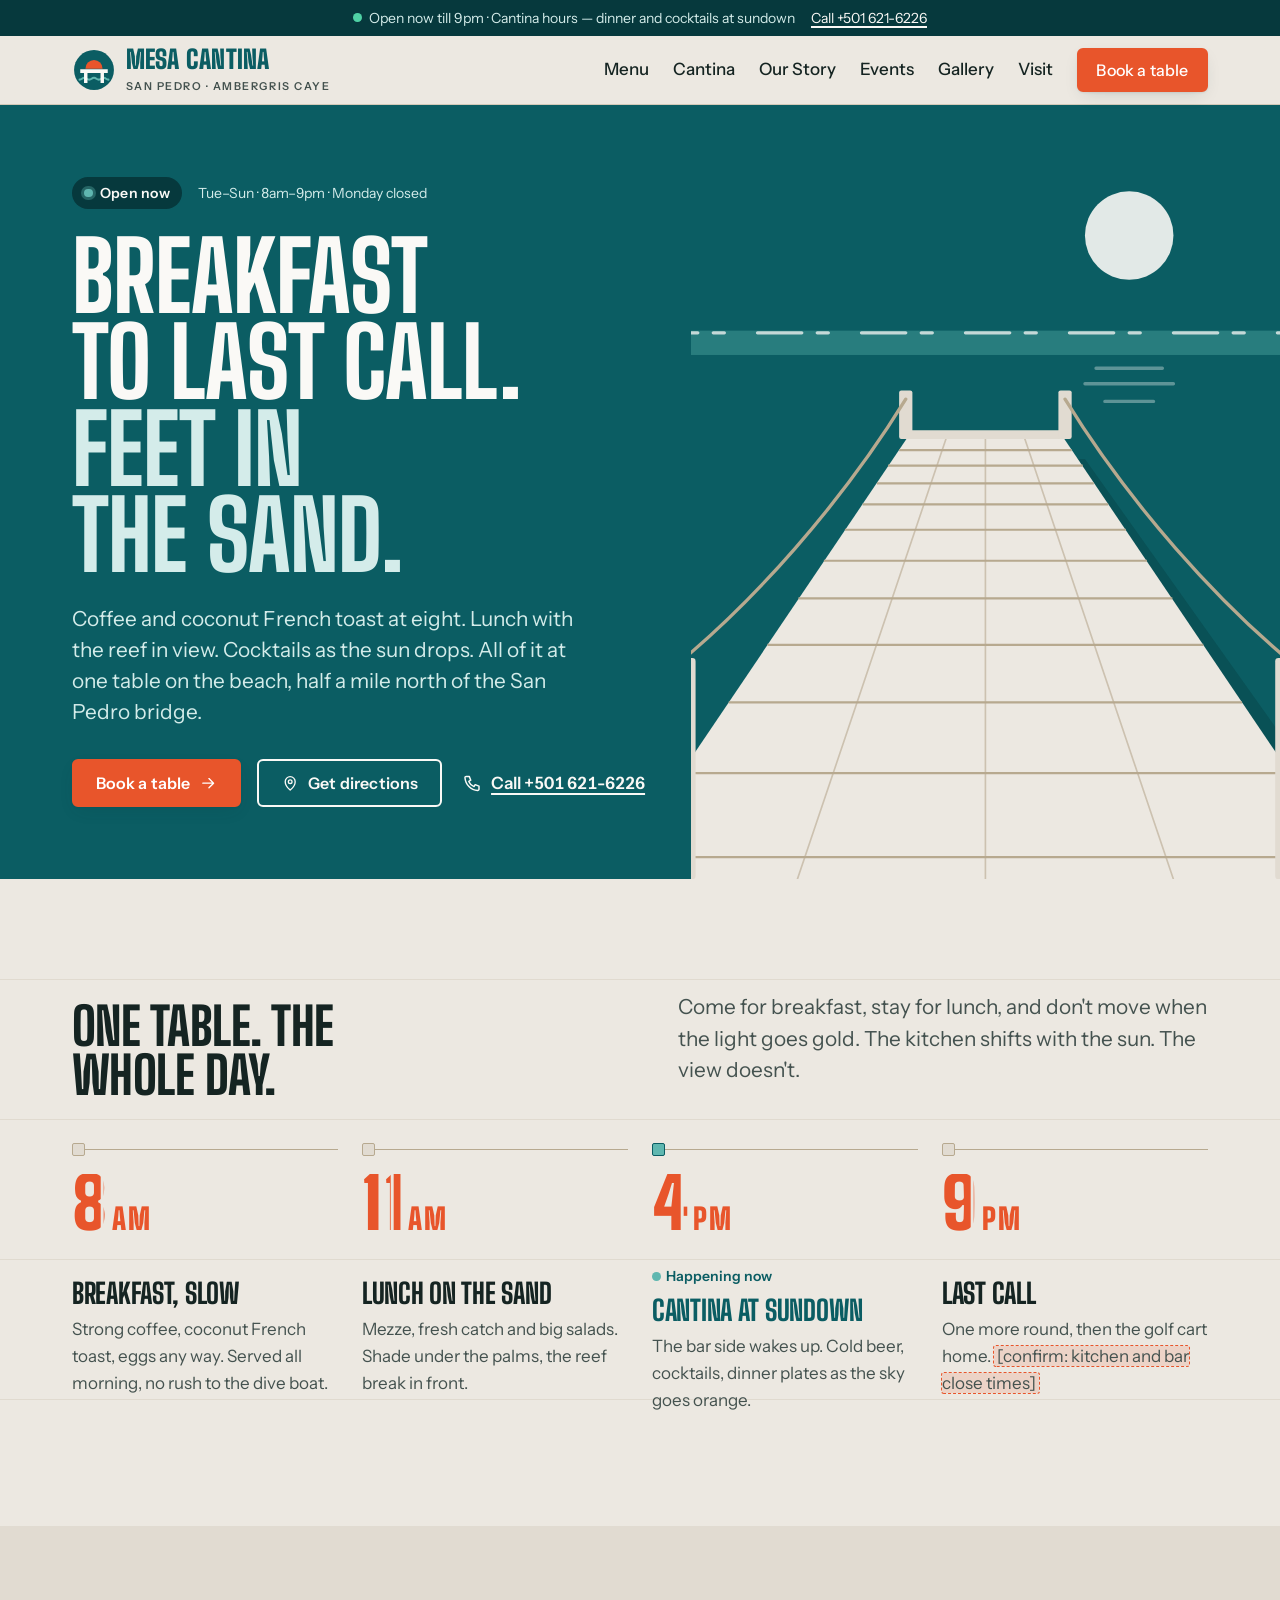
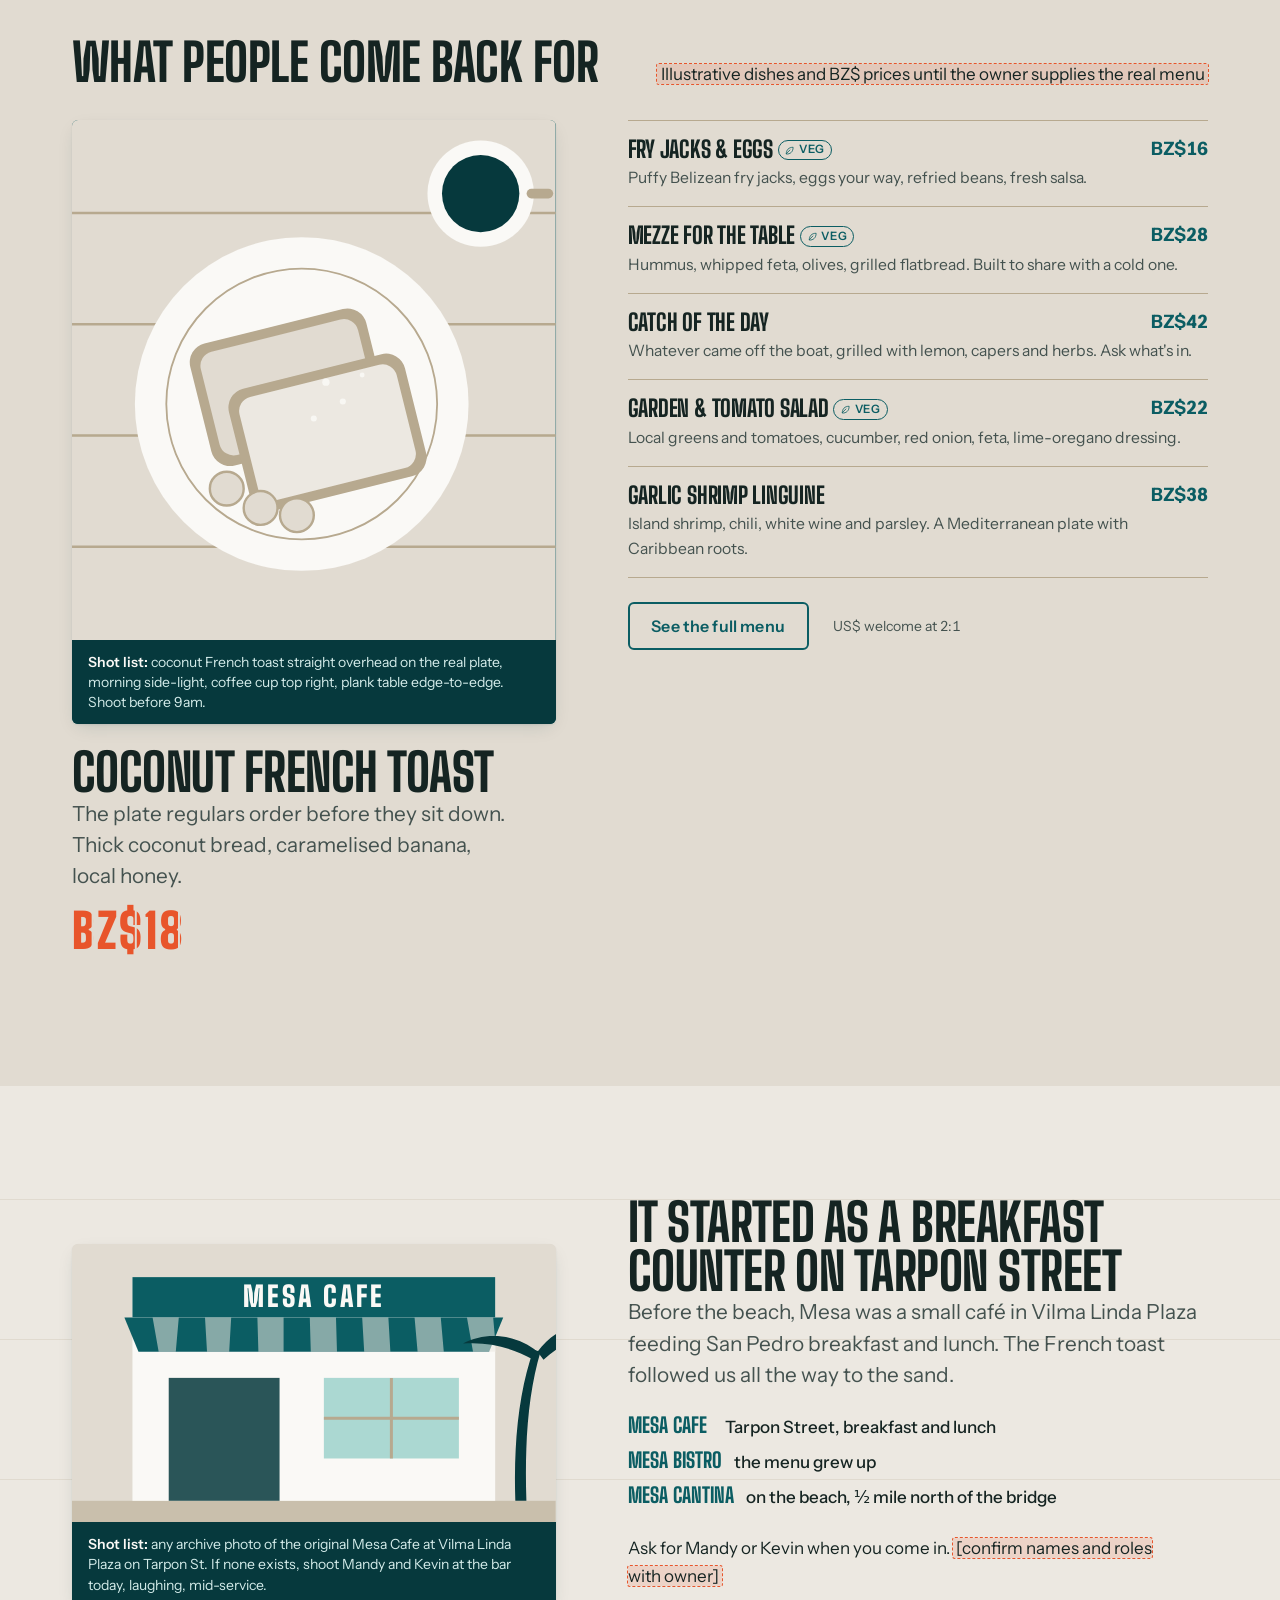
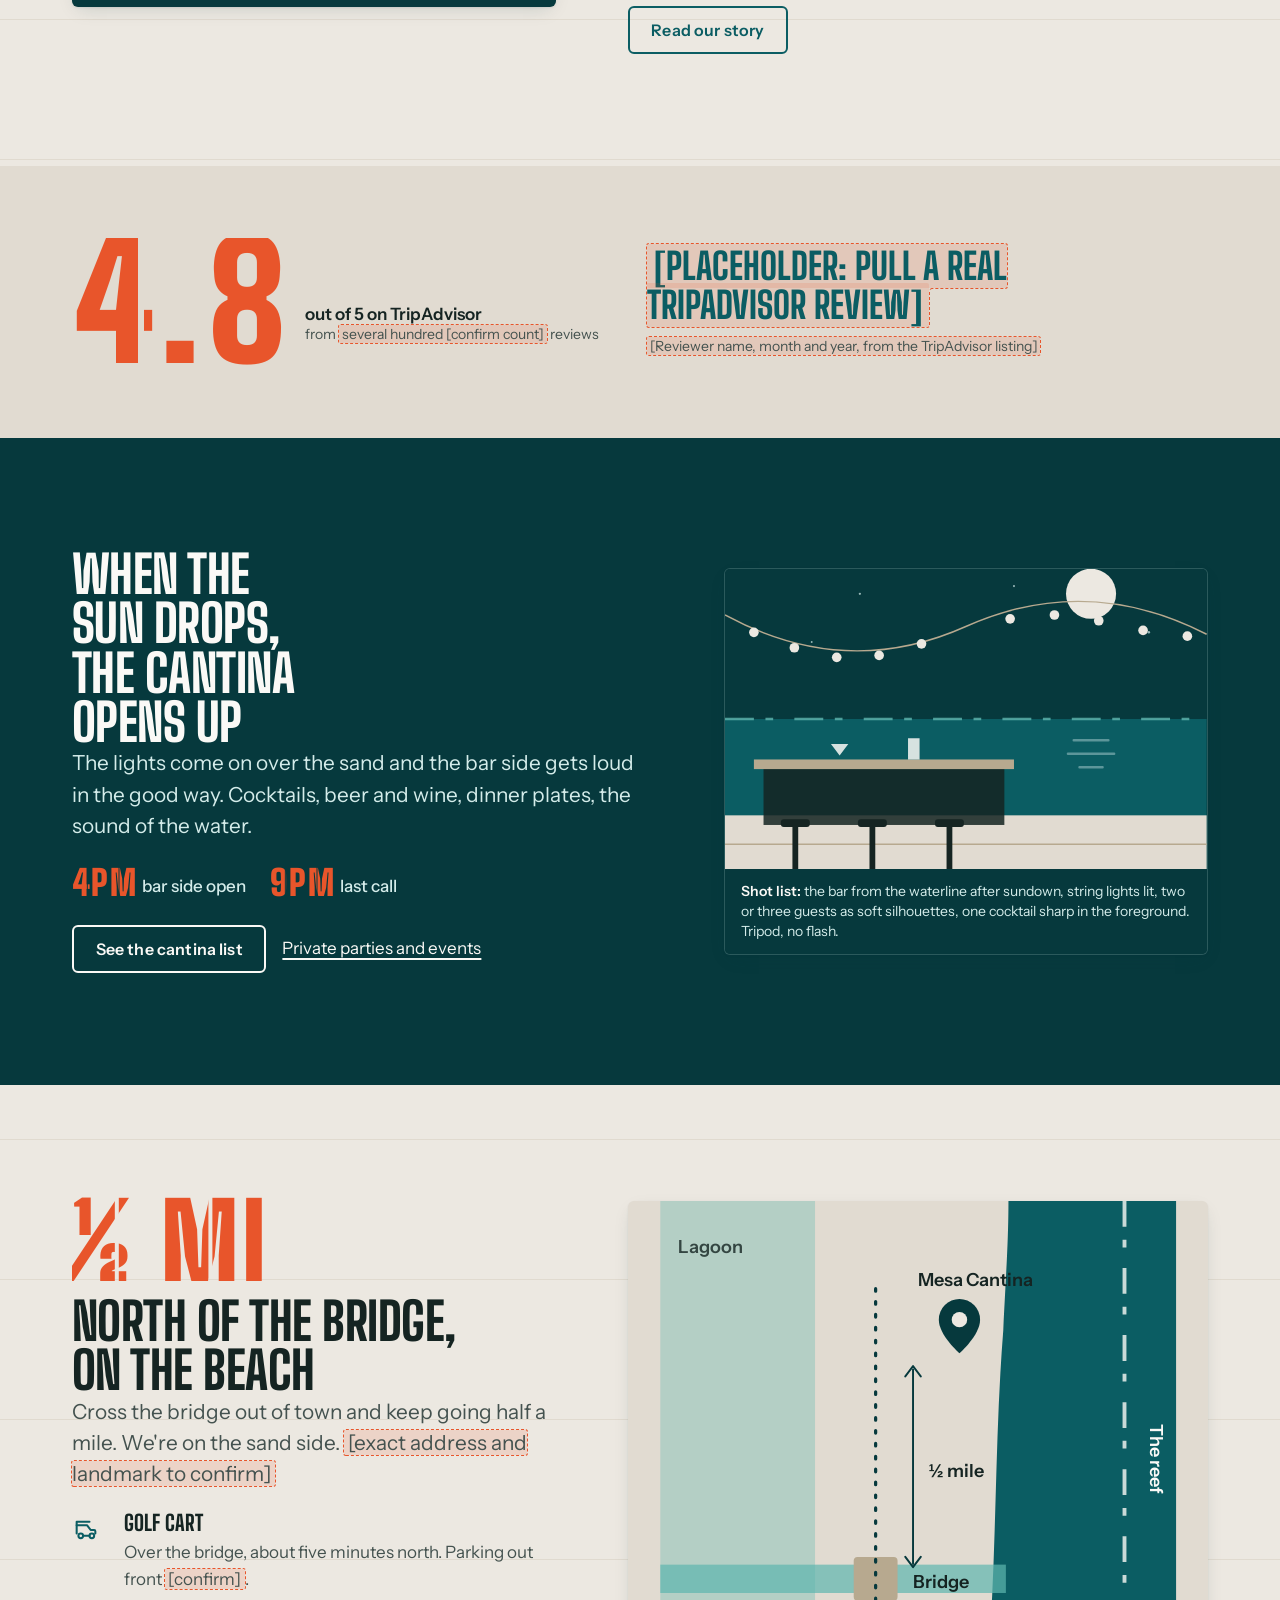
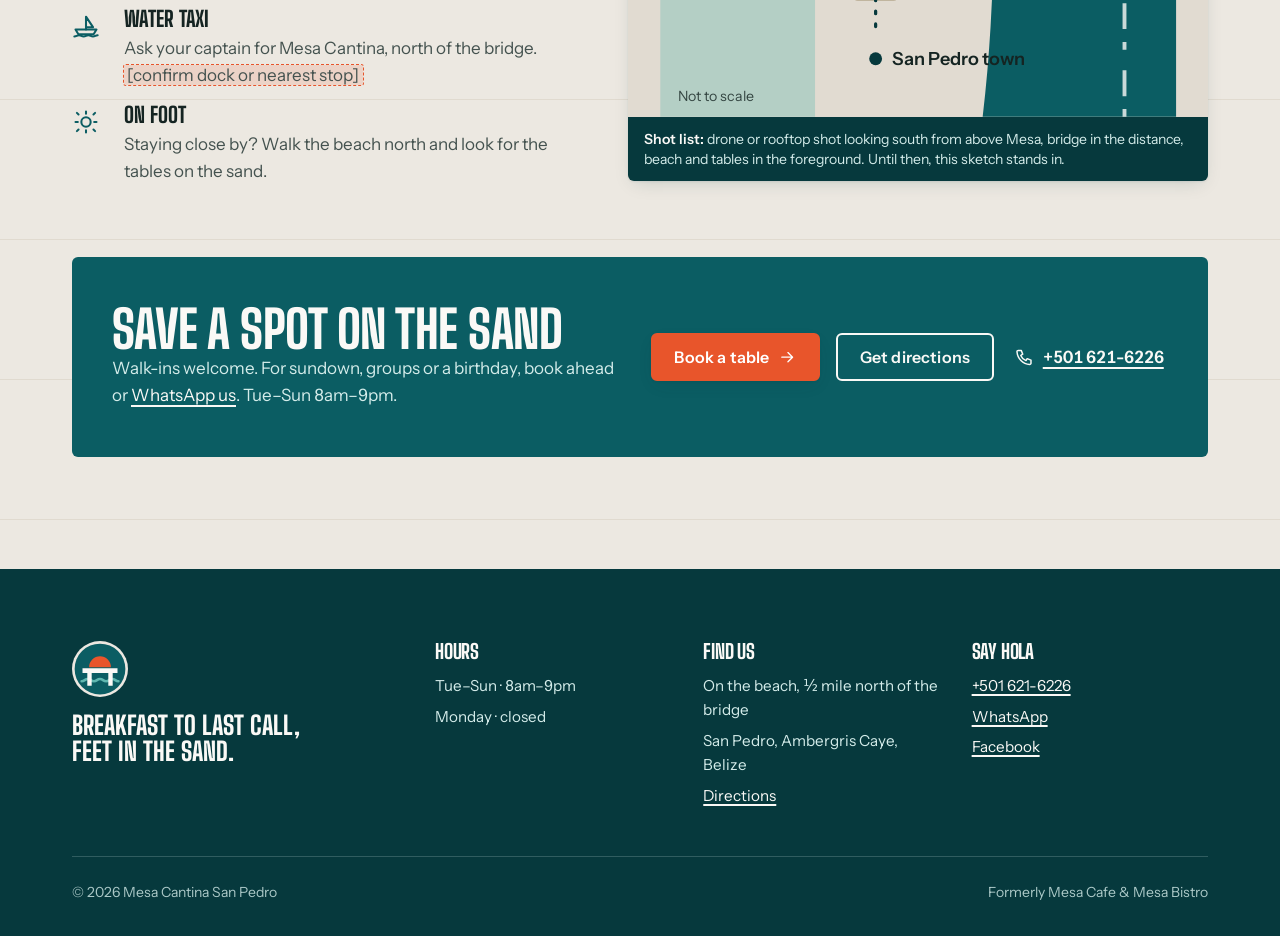
==== commit 82bd2150: "Mesa Cantina site: home page Co-Authored-By: Claude Opus 5.5 <noreply@anthropic.com> Claude-Session:" ====
--- a/mesa-cantina/index.html
+++ b/mesa-cantina/index.html
@@ -25,7 +25,10 @@
 
 /* ---------- hero: end of the dock ---------- */
 .dock{position:relative;background:var(--reef);color:var(--reef-ink);overflow:hidden;
-  padding-block:var(--s-8) clamp(15rem, 42vw, 27rem);min-height:calc(100svh - 6.5rem)}
+  padding-block:var(--s-8) clamp(15rem, 42vw, 27rem)}
+@media (min-width:1100px){
+  .dock{padding-block:var(--s-8);min-height:min(calc(100svh - 6.5rem), 46rem);display:flex;align-items:center}
+}
 .dock > .wrap{position:relative;z-index:1}
 .dock-scene{position:absolute;inset:auto 0 0 0;width:100%;height:clamp(17rem, 46vw, 30rem)}
 .dock h1{font-size:var(--t-hero);color:var(--salt);max-width:12ch;line-height:.9}
@@ -42,6 +45,14 @@
 .call-link{display:inline-flex;align-items:center;gap:.5em;min-height:48px;padding-inline:.25em;font-weight:600;font-variant-numeric:tabular-nums}
 .call-link svg{width:1.2em;height:1.2em}
 .dock .call-link{color:var(--salt)}
+.dock .btn--ghost{--fg:var(--salt)}
+.dock .btn--ghost:hover{--bg:var(--salt);--fg:var(--reef-deep);border-color:var(--salt)}
+.dock-scene--tall{display:none}
+@media (min-width:1100px){
+  .dock .lead{max-width:36ch}
+  .dock-scene--wide{display:none}
+  .dock-scene--tall{display:block;inset:0 0 0 54%;width:46%;height:100%}
+}
 
 /* ---------- the day at Mesa ---------- */
 .day h2{max-width:16ch}
@@ -175,11 +186,11 @@
       </div>
     </div>
     <!-- Shot list (future hero photo): stand at the very end of Mesa's dock around 8am, lens at eye level, planks leading the eye to the reef break on the horizon. No people; one coffee cup on the last plank. -->
-    <svg class="dock-scene" viewBox="0 0 1200 420" preserveAspectRatio="xMidYMax slice" aria-hidden="true" focusable="false">
+    <svg class="dock-scene dock-scene--wide" viewBox="0 0 1200 420" preserveAspectRatio="xMidYMax slice" aria-hidden="true" focusable="false">
       <!-- sun low over the reef -->
-      <circle class="f-salt" cx="905" cy="62" r="34" opacity=".9"/>
+      <circle class="f-salt" cx="760" cy="62" r="34" opacity=".9"/>
       <g class="s-salt" stroke-width="3" stroke-linecap="round" opacity=".35">
-        <path d="M880 140h50M870 152h70M886 166h38"/>
+        <path d="M735 140h50M725 152h70M741 166h38"/>
       </g>
       <!-- shallow lagoon band and the reef break -->
       <rect class="f-lagoon" x="0" y="112" width="1200" height="20" opacity=".35"/>
@@ -204,6 +215,21 @@
       <g class="s-rope" stroke-width="3" stroke-linecap="round"><path d="M497 150C430 220 360 260 286 300"/><path d="M703 150C770 220 840 260 914 300"/></g>
       <!-- mooring numbers on the posts -->
       <g class="f-rope" font-family="Big Shoulders Display, sans-serif" font-weight="900" font-size="20" text-anchor="middle"><text x="286" y="330">M</text><text x="914" y="330">M</text></g>
+    </svg>
+    <svg class="dock-scene dock-scene--tall" viewBox="0 0 600 700" preserveAspectRatio="xMidYMax slice" aria-hidden="true" focusable="false">
+      <circle class="f-salt" cx="430" cy="118" r="40" opacity=".9"/>
+      <g class="s-salt" stroke-width="3" stroke-linecap="round" opacity=".35"><path d="M400 238h60M390 252h80M408 268h44"/></g>
+      <rect class="f-lagoon" x="0" y="204" width="600" height="22" opacity=".35"/>
+      <path class="s-salt" d="M0 206H600" stroke-width="3" stroke-dasharray="40 14 10 30" stroke-linecap="round" opacity=".75"/>
+      <polygon class="f-deep" points="10,700 660,700 390,320 250,320" opacity=".35"/>
+      <polygon class="f-plank" points="-40,700 640,700 370,300 230,300"/>
+      <g class="s-rope" stroke-width="2"><path d="M222 312H378M212 326H388M202 342H398M189 361H411M173 384H427M154 412H446M131 446H469M103 488H497M68 540H532M25 604H575M-26 680H626"/>
+        <path d="M300 300V700M265 300L130 700M335 300L470 700" stroke-width="1.5" opacity=".6"/></g>
+      <rect class="f-plank2" x="226" y="294" width="148" height="8" rx="1"/>
+      <g class="f-plank2"><rect x="222" y="258" width="12" height="44" rx="2"/><rect x="366" y="258" width="12" height="44" rx="2"/>
+        <rect x="-6" y="500" width="44" height="200" rx="3"/><rect x="562" y="500" width="44" height="200" rx="3"/></g>
+      <g class="s-rope" stroke-width="3" stroke-linecap="round"><path d="M228 266C170 360 90 450 16 510"/><path d="M372 266C430 360 510 450 584 510"/></g>
+      <g class="f-rope" font-family="Big Shoulders Display, sans-serif" font-weight="900" font-size="24" text-anchor="middle"><text x="16" y="546">M</text><text x="584" y="546">M</text></g>
     </svg>
   </section>
 
@@ -272,7 +298,7 @@
                 <rect class="f-rope" x="130" y="226" width="150" height="104" rx="16"/>
                 <rect class="f-plank" x="138" y="234" width="134" height="88" rx="12"/>
               </g>
-              <g class="f-plank2" stroke="var(--rope)" stroke-width="2"><circle cx="128" cy="320" r="14"/><circle cx="156" cy="336" r="14"/><circle cx="186" cy="342" r="14"/></g>
+              <g class="f-plank2" style="stroke:var(--rope)" stroke-width="2"><circle cx="128" cy="320" r="14"/><circle cx="156" cy="336" r="14"/><circle cx="186" cy="342" r="14"/></g>
               <g class="f-salt" opacity=".9"><circle cx="210" cy="232" r="3"/><circle cx="224" cy="248" r="2.5"/><circle cx="200" cy="262" r="2.5"/><circle cx="240" cy="226" r="2"/></g>
               <circle class="f-salt" cx="338" cy="76" r="44"/><circle class="f-deep" cx="338" cy="76" r="32"/>
               <path class="s-rope" d="M380 76h14" stroke-width="8" stroke-linecap="round"/>
@@ -282,7 +308,7 @@
           <div>
             <h3>Coconut French toast</h3>
             <p class="lead">The plate regulars order before they sit down. Thick coconut bread, caramelised banana, local honey.</p>
-            <p><span class="stencil num price" aria-label="Illustrative price BZ$ 18">BZ$18</span></p>
+            <p><span class="stencil num price">BZ$18</span></p>
           </div>
         </div>
 
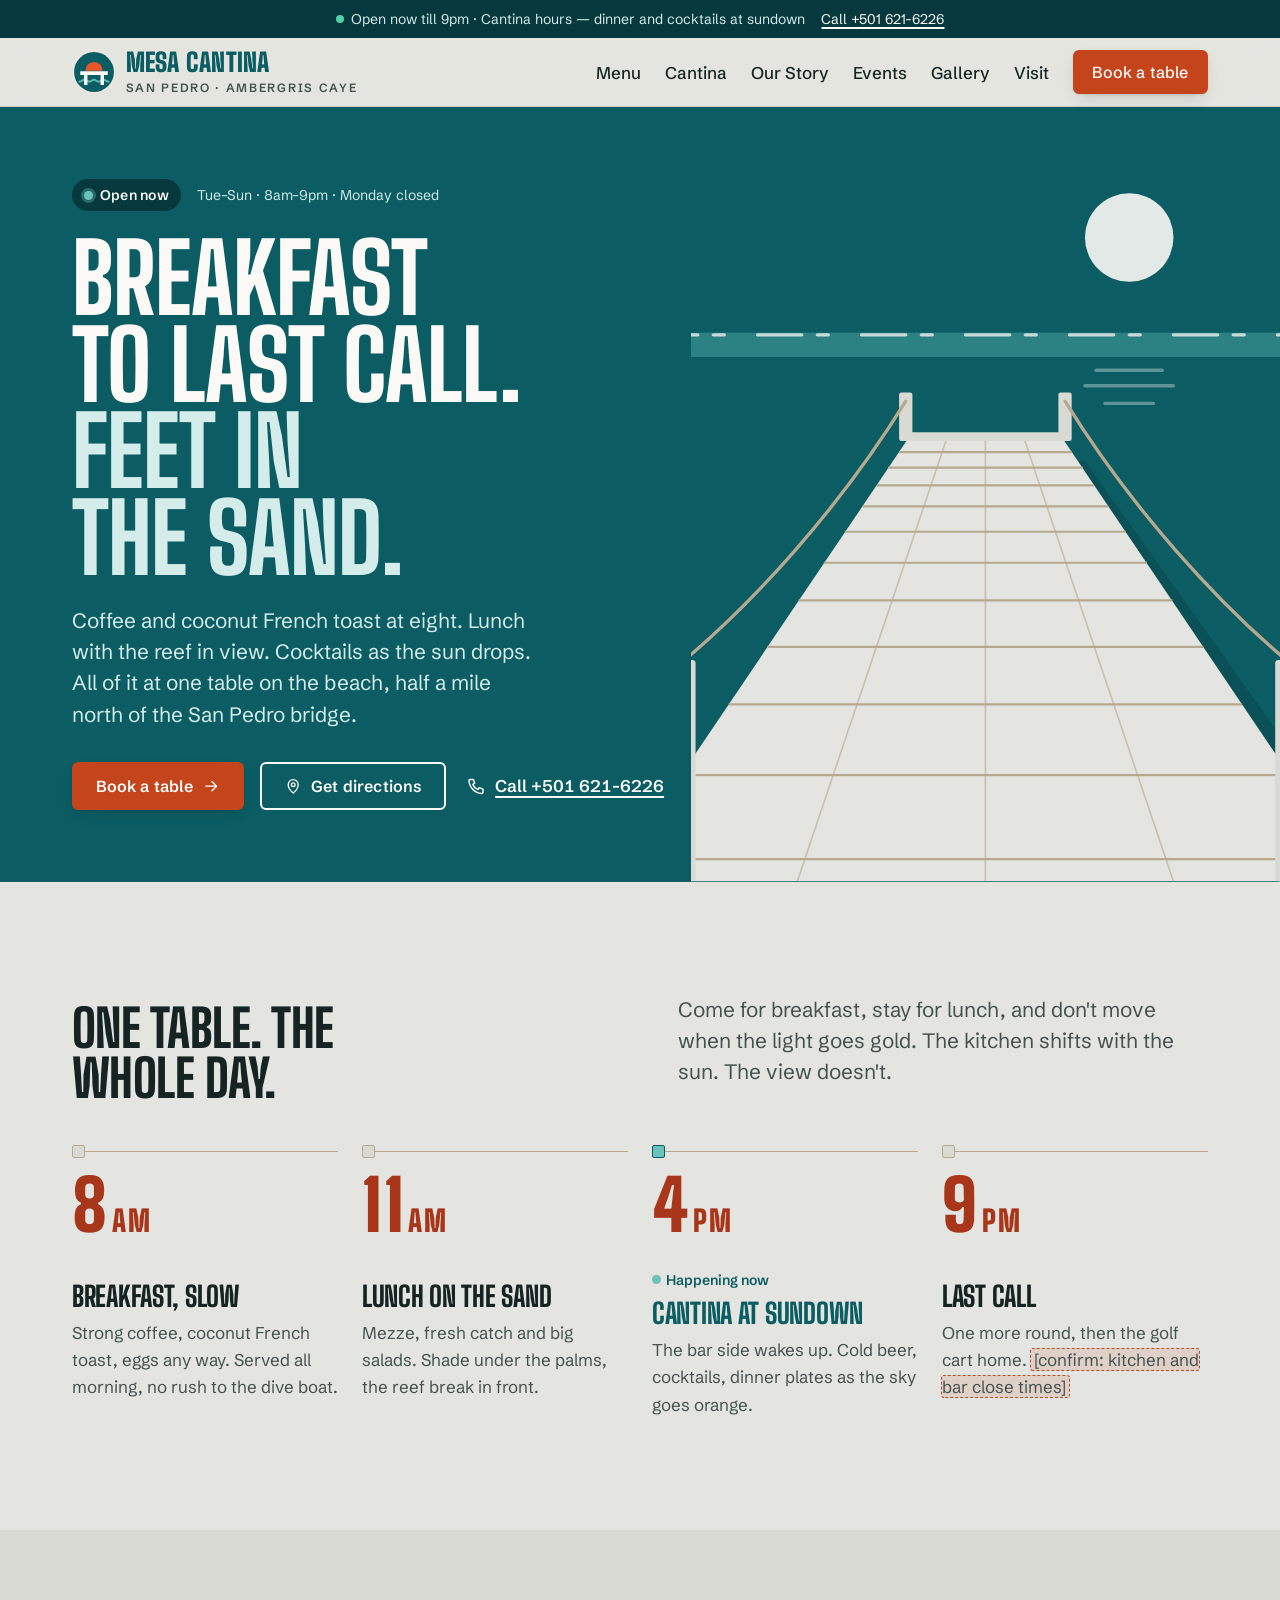
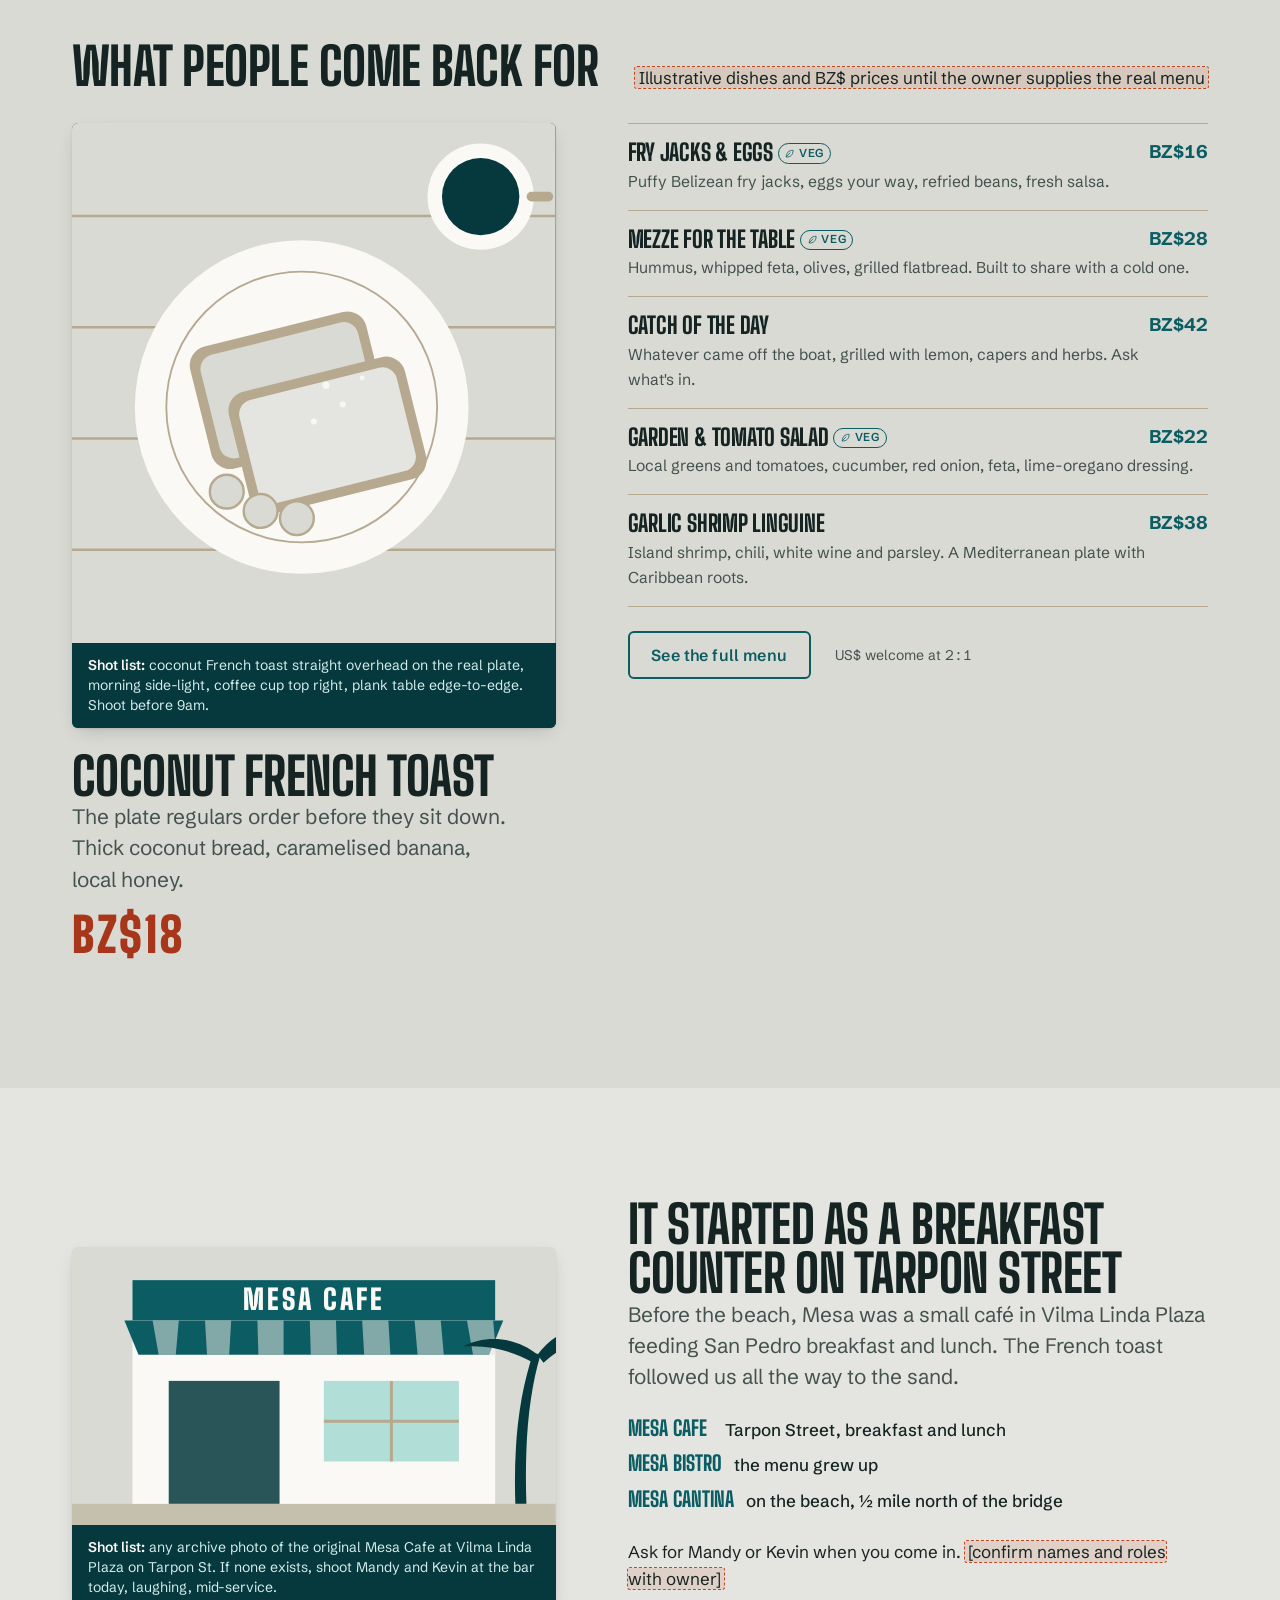
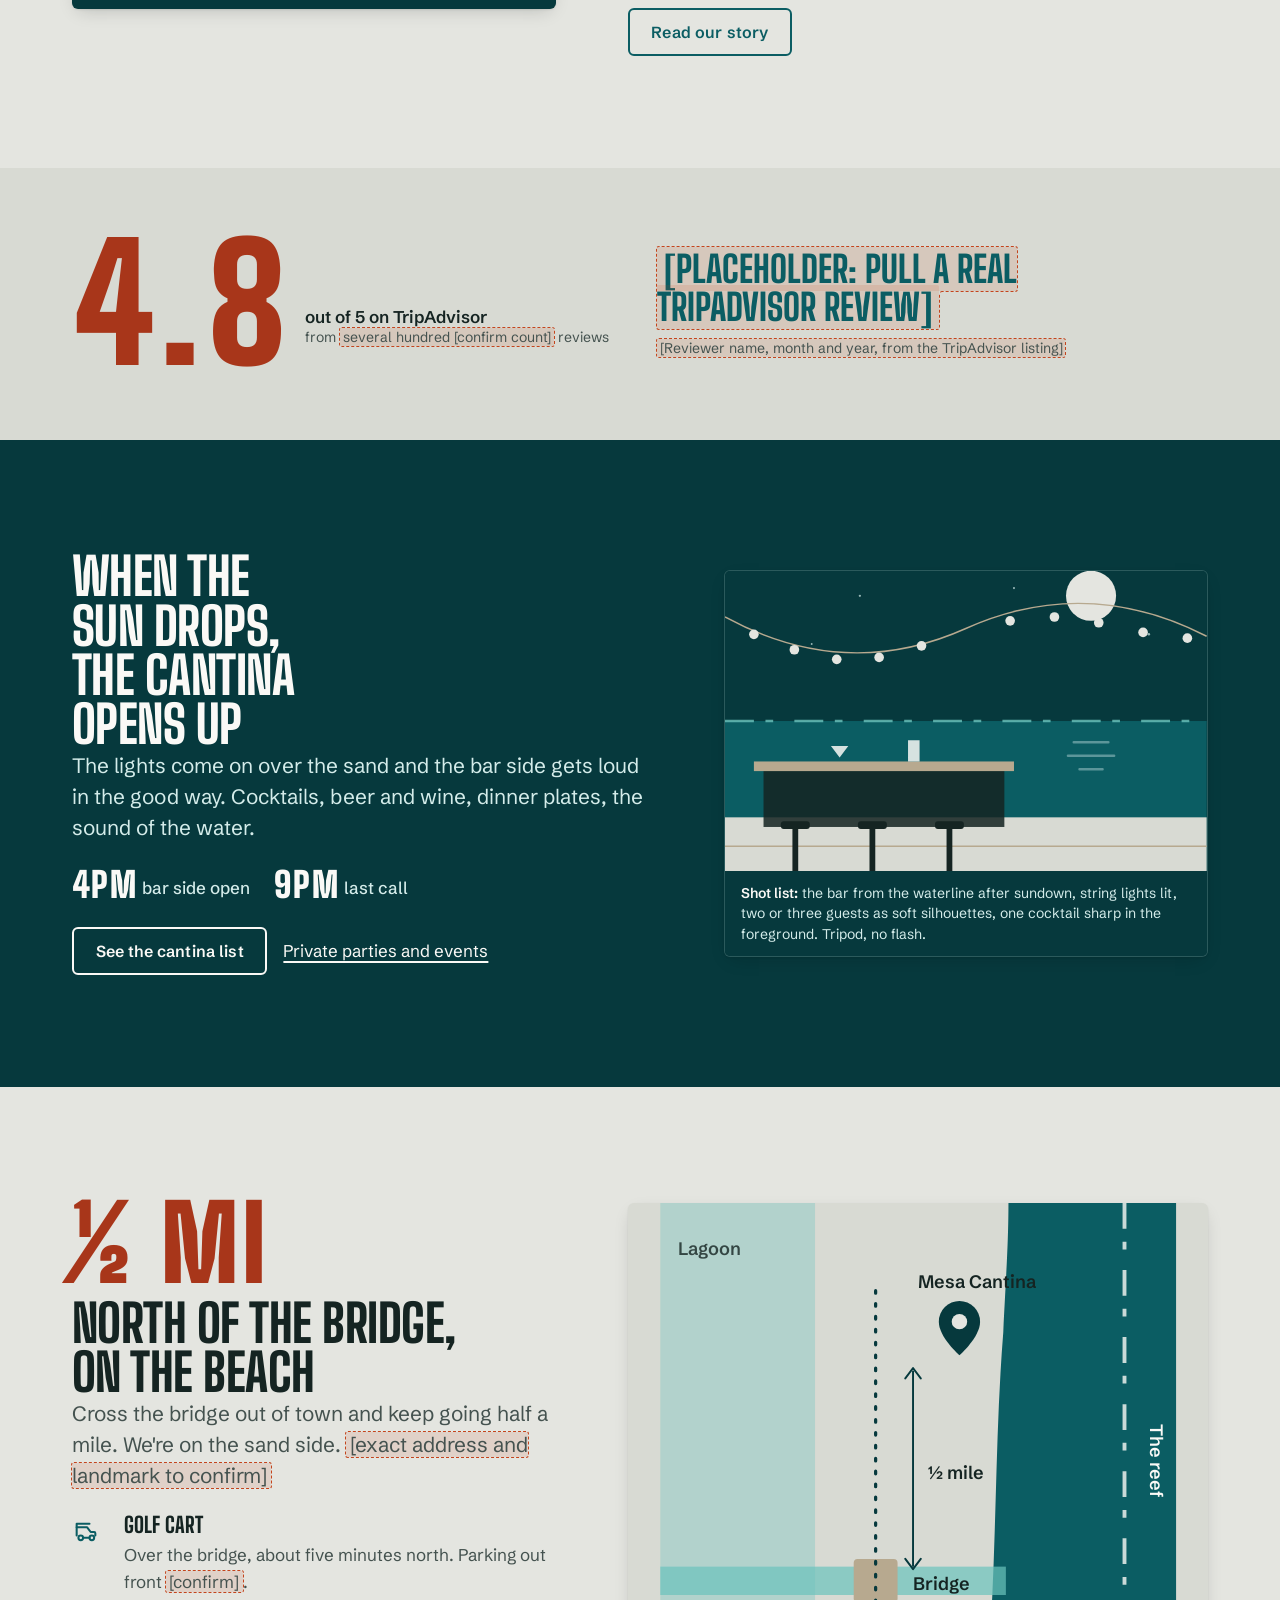
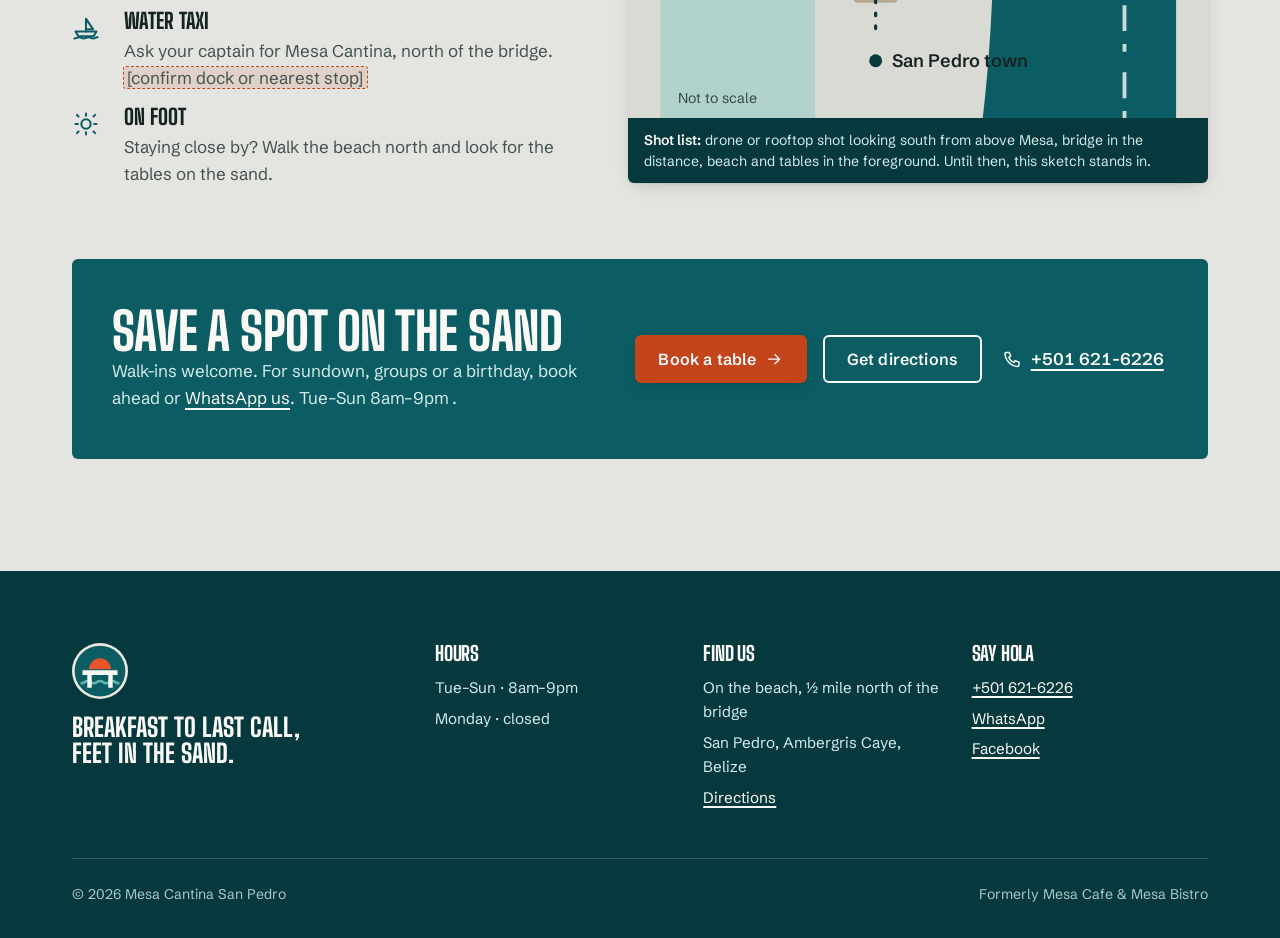
==== commit 4a030f8f: "Mesa Cantina site: wire SEO heads, Impeccable detector fixes - Deeper buoy orange (5:1 on white), co" ====
--- a/mesa-cantina/index.html
+++ b/mesa-cantina/index.html
@@ -3,8 +3,86 @@
 <head>
 <meta charset="utf-8">
 <meta name="viewport" content="width=device-width,initial-scale=1">
-<title>Beach Restaurant &amp; Cantina, North of the Bridge · Mesa Cantina San Pedro</title>
-<meta name="description" content="Breakfast to last call on the beach, ½ mile north of the San Pedro bridge on Ambergris Caye. Coconut French toast, island and Mediterranean cooking, cocktails at sundown. Tue–Sun 8am–9pm.">
+<title>Mesa Cantina San Pedro | Beach Restaurant, Ambergris Caye</title>
+<meta name="description" content="Beachfront breakfast, lunch and cocktails ½ mile north of the bridge in San Pedro, Belize. Coconut French toast, strong coffee, sundown drinks. Tue–Sun.">
+<link rel="canonical" href="https://www.mesacantinasanpedro.com/">
+<meta property="og:type" content="restaurant.restaurant">
+<meta property="og:site_name" content="Mesa Cantina San Pedro">
+<meta property="og:locale" content="en_US">
+<meta property="og:title" content="Mesa Cantina San Pedro | Beach Restaurant, Ambergris Caye">
+<meta property="og:description" content="Beachfront breakfast, lunch and cocktails ½ mile north of the bridge in San Pedro, Belize. Coconut French toast, strong coffee, sundown drinks. Tue–Sun.">
+<meta property="og:url" content="https://www.mesacantinasanpedro.com/">
+<meta property="og:image" content="https://www.mesacantinasanpedro.com/assets/og-image.svg">
+<meta property="og:image:type" content="image/svg+xml">
+<meta property="og:image:width" content="1200">
+<meta property="og:image:height" content="630">
+<meta property="og:image:alt" content="Mesa Cantina San Pedro: a table on the sand at the end of a sun-bleached dock, Ambergris Caye, Belize">
+<meta name="twitter:card" content="summary_large_image">
+<meta name="twitter:title" content="Mesa Cantina San Pedro | Beach Restaurant, Ambergris Caye">
+<meta name="twitter:description" content="Beachfront breakfast, lunch and cocktails ½ mile north of the bridge in San Pedro, Belize. Coconut French toast, strong coffee, sundown drinks. Tue–Sun.">
+<meta name="twitter:image" content="https://www.mesacantinasanpedro.com/assets/og-image.svg">
+<meta name="twitter:image:alt" content="Mesa Cantina San Pedro: a table on the sand at the end of a sun-bleached dock, Ambergris Caye, Belize">
+<!--
+  Restaurant structured data (identical to seo/schema.json; keep the two in sync).
+  [TBD] streetAddress is a description until the owner confirms an exact address; add "geo" (lat/long) once confirmed.
+  [TBD] Confirm hours, phone and that reservations are accepted before launch.
+  No aggregateRating on purpose: Google's review-snippet guidelines forbid self-serving reviews/ratings that a
+  business marks up about itself on its own site. Let the TripAdvisor/Google ratings speak on those platforms.
+-->
+<script type="application/ld+json">
+{
+  "@context": "https://schema.org",
+  "@type": "Restaurant",
+  "@id": "https://www.mesacantinasanpedro.com/#restaurant",
+  "name": "Mesa Cantina San Pedro",
+  "alternateName": [
+    "Mesa Cafe",
+    "Mesa Bistro"
+  ],
+  "description": "Beachfront restaurant and cantina on Ambergris Caye, Belize, about half a mile north of the San Pedro bridge. Breakfast all morning, lunch, dinner and cocktails.",
+  "url": "https://www.mesacantinasanpedro.com/",
+  "image": "https://www.mesacantinasanpedro.com/assets/og-image.svg",
+  "logo": "https://www.mesacantinasanpedro.com/assets/logo-mark.svg",
+  "servesCuisine": [
+    "Breakfast",
+    "Caribbean",
+    "Mediterranean",
+    "European",
+    "Vegetarian"
+  ],
+  "priceRange": "$$",
+  "currenciesAccepted": "BZD, USD",
+  "telephone": "+501-621-6226",
+  "address": {
+    "@type": "PostalAddress",
+    "streetAddress": "Beachfront, 0.5 mi north of the bridge",
+    "addressLocality": "San Pedro",
+    "addressRegion": "Ambergris Caye",
+    "addressCountry": "BZ"
+  },
+  "openingHoursSpecification": [
+    {
+      "@type": "OpeningHoursSpecification",
+      "dayOfWeek": [
+        "Tuesday",
+        "Wednesday",
+        "Thursday",
+        "Friday",
+        "Saturday",
+        "Sunday"
+      ],
+      "opens": "08:00",
+      "closes": "21:00"
+    }
+  ],
+  "acceptsReservations": true,
+  "hasMenu": "https://www.mesacantinasanpedro.com/menu.html",
+    "sameAs": [
+    "https://www.facebook.com/mesasanpedro/"
+  ]
+}
+</script>
+<link rel="manifest" href="site.webmanifest">
 <meta name="theme-color" content="#0B5D63">
 <link rel="icon" href="assets/favicon.svg" type="image/svg+xml">
 <link rel="preconnect" href="https://fonts.googleapis.com"><link rel="preconnect" href="https://fonts.gstatic.com" crossorigin>
@@ -460,15 +538,15 @@
             </g>
             <path class="s-deep" d="M196 282V130" stroke-width="1.5"/>
             <path class="s-deep" d="M190 136l6-8 6 8M190 276l6 8 6-8" stroke-width="1.5" stroke-linecap="round" stroke-linejoin="round"/>
-            <g font-family="Instrument Sans, sans-serif" font-size="14" font-weight="600" class="f-ink">
+            <g font-family="Schibsted Grotesk, sans-serif" font-size="14" font-weight="600" class="f-ink">
               <text x="208" y="214">½ mile</text>
               <text x="196" y="300" class="f-ink">Bridge</text>
               <text x="180" y="360">San Pedro town</text>
               <text x="200" y="66">Mesa Cantina</text>
               <text x="14" y="40" opacity=".8">Lagoon</text>
             </g>
-            <text x="380" y="200" font-family="Instrument Sans, sans-serif" font-size="14" font-weight="600" class="f-salt" text-anchor="middle" transform="rotate(90 380 200)">The reef</text>
-            <text x="14" y="388" font-family="Instrument Sans, sans-serif" font-size="11" class="f-ink" opacity=".8">Not to scale</text>
+            <text x="380" y="200" font-family="Schibsted Grotesk, sans-serif" font-size="14" font-weight="600" class="f-salt" text-anchor="middle" transform="rotate(90 380 200)">The reef</text>
+            <text x="14" y="388" font-family="Schibsted Grotesk, sans-serif" font-size="11" class="f-ink" opacity=".8">Not to scale</text>
           </svg>
           <figcaption><b>Shot list:</b> drone or rooftop shot looking south from above Mesa, bridge in the distance, beach and tables in the foreground. Until then, this sketch stands in.</figcaption>
         </figure>
--- a/mesa-cantina/css/mesa.css
+++ b/mesa-cantina/css/mesa.css
@@ -1,24 +1,24 @@
 /* Mesa Cantina San Pedro — shared design system */
-@import url('https://fonts.googleapis.com/css2?family=Big+Shoulders+Display:wght@600;800;900&family=Instrument+Sans:ital,wght@0,400;0,500;0,600;1,400&display=swap');
+@import url('https://fonts.googleapis.com/css2?family=Big+Shoulders+Display:wght@600;800;900&family=Schibsted+Grotesk:ital,wght@0,400;0,500;0,600;1,400&display=swap');
 
 :root{
   /* palette: dock + reef + buoy */
-  --plank:#ECE8E1;        /* sun-bleached dock plank (page ground) */
-  --plank-2:#E1DBD1;      /* weathered plank, alt section ground */
+  --plank:#E4E5E0;        /* sun-bleached dock plank (page ground) */
+  --plank-2:#D8DAD3;      /* weathered plank, alt section ground */
   --salt:#FAF9F6;         /* salt-white cards / inputs */
   --reef:#0B5D63;         /* reef turquoise — dominant brand */
   --reef-deep:#06393D;    /* night cantina ground */
   --reef-ink:#D4ECEA;     /* text on reef */
-  --lagoon:#5FB7B0;       /* shallow lagoon accent on dark */
-  --buoy:#E8552B;         /* buoy orange — primary action */
-  --buoy-deep:#C2401B;    /* hover / pressed */
+  --lagoon:#6CC3BC;       /* shallow lagoon accent on dark */
+  --buoy:#C4441C;         /* buoy orange — primary action */
+  --buoy-deep:#A8361A;    /* hover / pressed */
   --ink:#152422;          /* body text */
   --ink-2:#44524F;        /* secondary text (5.9:1 on plank) */
   --rope:#B7A98F;         /* hairlines, rope */
-  --focus:#E8552B;
+  --focus:#C4441C;
 
   --font-display:'Big Shoulders Display', 'Arial Narrow', sans-serif;
-  --font-body:'Instrument Sans', system-ui, sans-serif;
+  --font-body:'Schibsted Grotesk', system-ui, sans-serif;
 
   /* type scale (fluid) */
   --t-hero:clamp(3.4rem, 1.6rem + 8vw, 6rem);
@@ -37,8 +37,8 @@
   --measure:68ch;
 
   --radius:6px;
-  --shadow-1:0 1px 2px rgb(6 57 61 / .08), 0 6px 18px -6px rgb(6 57 61 / .18);
-  --shadow-2:0 2px 4px rgb(6 57 61 / .10), 0 18px 40px -12px rgb(6 57 61 / .28);
+  --shadow-1:0 1px 2px rgb(10 16 16 / .08), 0 6px 18px -6px rgb(10 16 16 / .2);
+  --shadow-2:0 2px 4px rgb(10 16 16 / .1), 0 18px 40px -12px rgb(10 16 16 / .3);
   --ease-out:cubic-bezier(.16,1,.3,1);
 }
 
@@ -46,14 +46,13 @@
 html{-webkit-text-size-adjust:100%;scroll-behavior:smooth;scroll-padding-top:5rem}
 @media (prefers-reduced-motion:reduce){html{scroll-behavior:auto}*{animation-duration:.01ms!important;transition-duration:.01ms!important}}
 body{margin:0;background:var(--plank);color:var(--ink);font:400 var(--t-body)/1.6 var(--font-body);
-  /* plank grain: faint horizontal board seams */
-  background-image:repeating-linear-gradient(180deg, transparent 0 139px, rgb(183 169 143 / .22) 139px 140px);
   text-rendering:optimizeLegibility;-webkit-font-smoothing:antialiased}
 img,svg{display:block;max-width:100%}
 ::selection{background:var(--reef);color:var(--salt)}
 :focus-visible{outline:3px solid var(--focus);outline-offset:3px;border-radius:2px}
 a{color:var(--reef);text-decoration-thickness:1.5px;text-underline-offset:.22em}
-a:hover{color:var(--buoy-deep)}
+a:not(.btn):hover{color:var(--buoy-deep)}
+.btn .tbd{background:rgb(255 255 255 / .18);color:inherit;outline-color:currentColor}
 html{scrollbar-color:var(--reef) var(--plank-2)}
 
 h1,h2,h3,.display{font-family:var(--font-display);font-weight:800;line-height:.95;letter-spacing:-.01em;text-transform:uppercase;text-wrap:balance;margin:0}
@@ -75,8 +74,8 @@
 .sr-only{position:absolute;width:1px;height:1px;overflow:hidden;clip:rect(0 0 0 0);white-space:nowrap}
 
 /* stencil mooring number — the dock signature. Use for slip/section markers that carry meaning (e.g. meal times), never as decoration-only numbering */
-.stencil{font-family:var(--font-display);font-weight:900;letter-spacing:.04em;color:var(--buoy);
-  -webkit-mask:repeating-linear-gradient(90deg,#000 0 46%,transparent 46% 50%,#000 50% 100%) 0 0/ .9em 100%;}
+.stencil{font-family:var(--font-display);font-weight:900;letter-spacing:.04em;color:var(--buoy-deep)}
+.section--reef .stencil,.section--night .stencil{color:var(--salt)}
 
 /* buttons */
 .btn{--bg:var(--buoy);--fg:#fff;display:inline-flex;align-items:center;gap:.55em;min-height:48px;padding:.8em 1.35em;
@@ -93,16 +92,17 @@
 .btn[disabled]{opacity:.5;cursor:not-allowed;transform:none}
 
 /* header / nav */
-.site-head{position:sticky;top:0;z-index:50;background:rgb(236 232 225 / .94);backdrop-filter:saturate(1.2) blur(8px);border-bottom:1px solid rgb(183 169 143 / .5)}
+.site-head{position:sticky;top:0;z-index:50;background:rgb(228 229 224 / .94);backdrop-filter:saturate(1.2) blur(8px);border-bottom:1px solid rgb(183 169 143 / .5)}
 .site-head .wrap{display:flex;align-items:center;justify-content:space-between;gap:var(--s-4);min-height:4.25rem}
 .brand{display:flex;align-items:center;gap:.6rem;text-decoration:none;color:var(--reef)}
 .brand img{width:44px;height:44px}
 .brand b{font:900 1.6rem/0.9 var(--font-display);text-transform:uppercase;letter-spacing:.01em}
-.brand small{display:block;font:600 .68rem/1 var(--font-body);letter-spacing:.14em;text-transform:uppercase;color:var(--ink-2);margin-top:.2rem}
+.brand small{display:block;font:600 .75rem/1 var(--font-body);letter-spacing:.14em;text-transform:uppercase;color:var(--ink-2);margin-top:.2rem}
 .nav ul{display:flex;gap:var(--s-5);list-style:none;margin:0;padding:0;align-items:center}
 .nav a{color:var(--ink);text-decoration:none;font-weight:500;padding:.5rem 0;border-bottom:2px solid transparent}
 .nav a:hover,.nav a[aria-current=page]{color:var(--reef);border-bottom-color:var(--buoy)}
 .nav .btn{padding:.65em 1.1em;min-height:44px;color:#fff;border-bottom:2px solid var(--bg)}
+.nav a.btn:hover,.nav a.btn[aria-current=page]{color:#fff;border-bottom-color:var(--bg)}
 .nav-toggle{display:none;background:none;border:0;padding:.6rem;margin-right:-.6rem;color:var(--reef);cursor:pointer;min-width:48px;min-height:48px}
 @media (max-width:860px){
   .nav-toggle{display:inline-grid;place-items:center}
@@ -118,11 +118,11 @@
 
 /* open-now tide strip (filled by js/mesa.js) */
 .tide{background:var(--reef-deep);color:var(--reef-ink);font-size:var(--t-small)}
-.tide .wrap{display:flex;gap:var(--s-4);align-items:center;justify-content:center;min-height:2.25rem;text-align:center;flex-wrap:wrap}
+.tide .wrap{display:flex;gap:var(--s-4);align-items:center;justify-content:center;min-height:2.25rem;padding-block:var(--s-2);text-align:center;flex-wrap:wrap}
 .tide .dot{width:.55rem;height:.55rem;border-radius:50%;background:var(--rope);display:inline-block;margin-right:.45rem;vertical-align:.05em}
-.tide[data-state=open] .dot{background:#4FD1A5;box-shadow:0 0 0 0 rgb(79 209 165 / .6);animation:pulse 2.4s var(--ease-out) infinite}
+.tide[data-state=open] .dot{background:#4FD1A5;animation:pulse 2.4s ease-in-out infinite}
 .tide a{color:var(--salt)}
-@keyframes pulse{to{box-shadow:0 0 0 .5rem rgb(79 209 165 / 0)}}
+@keyframes pulse{50%{opacity:.35}}
 
 /* footer */
 .site-foot{background:var(--reef-deep);color:var(--reef-ink);padding-block:var(--s-8) var(--s-6);font-size:.95rem}
@@ -141,11 +141,11 @@
 .field input:focus,.field select:focus,.field textarea:focus{outline:none;border-color:var(--reef);box-shadow:0 0 0 3px rgb(11 93 99 / .2)}
 .field [aria-invalid=true]{border-color:var(--buoy-deep)}
 .field .error{color:var(--buoy-deep);font-size:var(--t-small);font-weight:600}
-::placeholder{color:#6B7774}
+::placeholder{color:#5E6A67}
 input,textarea{caret-color:var(--buoy)}
 
 /* tbd marker for unconfirmed facts — remove before launch */
-.tbd{background:rgb(232 85 43 / .14);outline:1px dashed var(--buoy);border-radius:2px;padding:0 .2em}
+.tbd{background:rgb(196 68 28 / .12);outline:1px dashed var(--buoy);border-radius:2px;padding:0 .2em}
 
 /* reveal: content visible by default; JS adds .will-reveal only when motion allowed */
 .will-reveal{opacity:0;transform:translateY(14px);filter:blur(4px);transition:opacity .9s var(--ease-out),transform .9s var(--ease-out),filter .9s var(--ease-out)}
